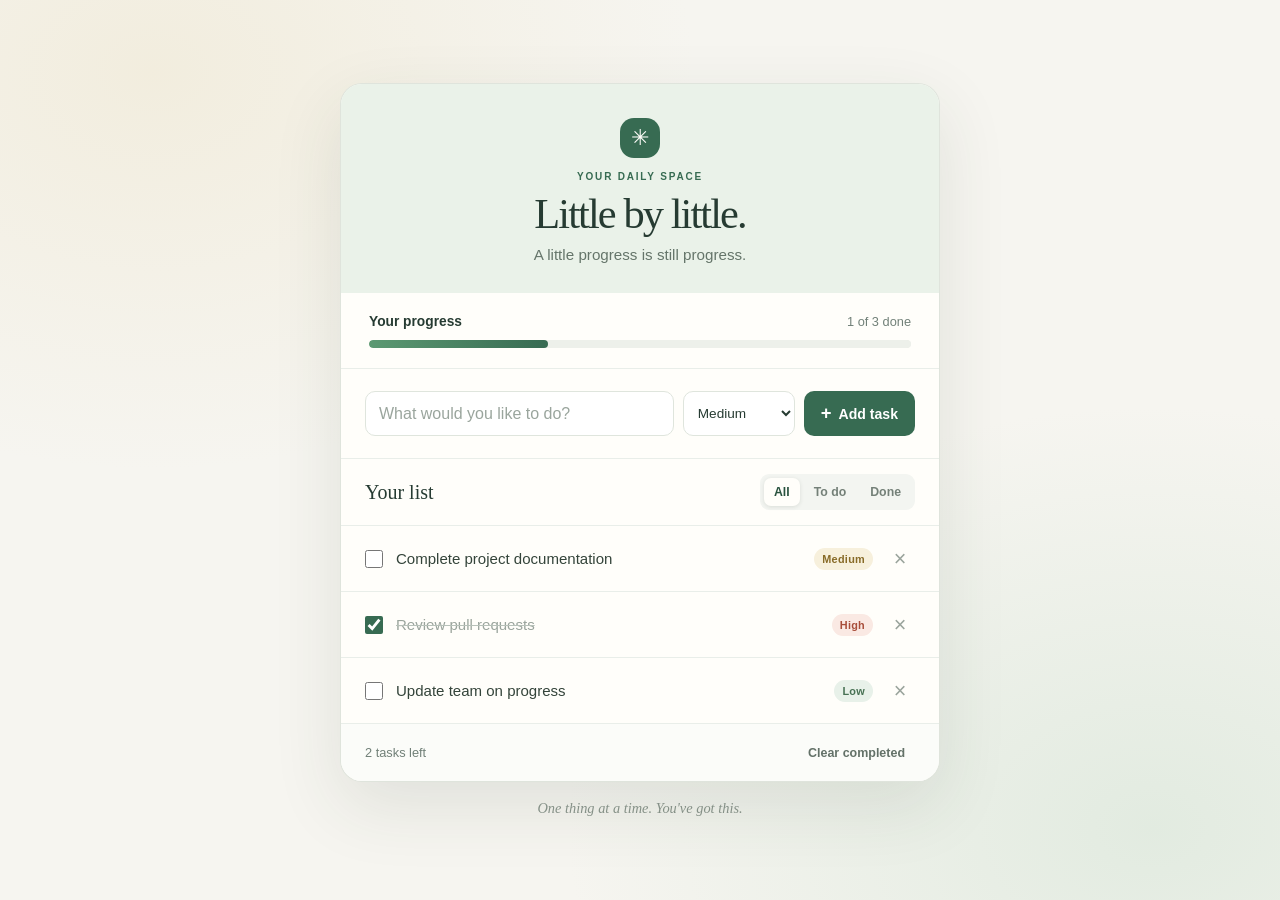
==== index.html @ 71480d08 "changes made" ====
<!DOCTYPE html>
<html lang="en">
<head>
    <meta charset="UTF-8">
    <meta name="viewport" content="width=device-width, initial-scale=1.0">
    <meta name="theme-color" content="#f6f5f0">
    <title>Little by Little — Daily To-dos</title>
    <link rel="stylesheet" href="styles.css">
</head>
<body>
    <main class="container">
        <section class="todo-app" aria-labelledby="pageTitle">
            <header class="todo-header">
                <div class="brand-mark" aria-hidden="true">✳</div>
                <p class="eyebrow">YOUR DAILY SPACE</p>
                <h1 id="pageTitle">Little by little.</h1>
                <p class="subtitle">A little progress is still progress.</p>
            </header>

            <section class="progress-section" aria-label="List progress">
                <div class="progress-copy">
                    <span class="progress-label">Your progress</span>
                    <span id="progressText" class="progress-count" aria-live="polite">0 of 0 done</span>
                </div>
                <progress id="progressBar" class="progress-bar" max="100" value="0" aria-label="Task completion"></progress>
            </section>

            <form id="todoForm" class="todo-input-container">
                <label class="sr-only" for="todoInput">Add a task</label>
                <input
                    type="text"
                    id="todoInput"
                    class="todo-input"
                    placeholder="What would you like to do?"
                    autocomplete="off"
                    maxlength="120"
                    required
                >
                <label class="sr-only" for="priorityInput">Task priority</label>
                <select id="priorityInput" class="priority-select">
                    <option value="medium" selected>Medium</option>
                    <option value="high">High</option>
                    <option value="low">Low</option>
                </select>
                <button id="addTodoBtn" class="add-btn" type="submit">
                    <span aria-hidden="true">+</span> Add task
                </button>
                <p id="formMessage" class="form-message" aria-live="polite"></p>
            </form>

            <p id="storageMessage" class="storage-message" role="status" hidden></p>

            <div class="list-toolbar">
                <h2 class="list-heading">Your list</h2>
                <div class="filter-container" role="group" aria-label="Filter tasks">
                    <button class="filter-btn active" type="button" data-filter="all" aria-pressed="true">All</button>
                    <button class="filter-btn" type="button" data-filter="active" aria-pressed="false">To do</button>
                    <button class="filter-btn" type="button" data-filter="completed" aria-pressed="false">Done</button>
                </div>
            </div>

            <ul id="todoList" class="todo-list" aria-live="polite"></ul>
            <p id="emptyMessage" class="empty-message" hidden></p>

            <footer class="todo-footer">
                <span id="itemsLeft" class="items-left">0 tasks left</span>
                <button id="clearCompletedBtn" class="clear-completed" type="button" disabled>Clear completed</button>
            </footer>
        </section>
        <p class="page-note">One thing at a time. You've got this.</p>
    </main>

    <script src="app.js"></script>
</body>
</html>
---- styles.css ----
:root {
    color-scheme: light;
    --ink: #263b32;
    --muted: #718078;
    --line: #e9eee9;
    --paper: #fffefa;
    --green: #376b52;
    --green-dark: #28523e;
    --mint: #eaf3ec;
    --coral: #c76b55;
    --shadow: 0 24px 70px rgba(43, 62, 49, 0.11);
}

* {
    margin: 0;
    padding: 0;
    box-sizing: border-box;
}

body {
    min-height: 100vh;
    padding: 48px 20px;
    display: flex;
    align-items: center;
    justify-content: center;
    background:
        radial-gradient(ellipse at 12% 8%, rgba(233, 220, 184, 0.32), transparent 34%),
        radial-gradient(ellipse at 90% 92%, rgba(196, 220, 201, 0.4), transparent 36%),
        #f6f5f0;
    color: var(--ink);
    font-family: Inter, ui-sans-serif, -apple-system, BlinkMacSystemFont, "Segoe UI", sans-serif;
}

button,
input,
select {
    font: inherit;
}

button {
    color: inherit;
}

.container {
    width: 100%;
    max-width: 600px;
}

.todo-app {
    overflow: hidden;
    border: 1px solid rgba(220, 226, 218, 0.9);
    border-radius: 22px;
    background: var(--paper);
    box-shadow: var(--shadow);
}

.todo-header {
    padding: 34px 32px 30px;
    text-align: center;
    background: #eaf2e9;
}

.brand-mark {
    width: 40px;
    height: 40px;
    margin: 0 auto 13px;
    display: grid;
    place-items: center;
    border-radius: 14px;
    background: var(--green);
    color: #fffefa;
    font-size: 22px;
}

.eyebrow {
    margin-bottom: 7px;
    color: var(--green);
    font-size: 10px;
    font-weight: 750;
    letter-spacing: 0.18em;
}

.todo-header h1 {
    font-family: Georgia, "Times New Roman", serif;
    font-size: clamp(2rem, 7vw, 2.65rem);
    font-weight: 500;
    letter-spacing: -0.045em;
}

.subtitle {
    margin-top: 8px;
    color: #65756a;
    font-size: 0.95rem;
}

.progress-section {
    padding: 21px 28px 20px;
    border-bottom: 1px solid var(--line);
}

.progress-copy {
    margin-bottom: 11px;
    display: flex;
    align-items: center;
    justify-content: space-between;
    gap: 12px;
}

.progress-label {
    font-size: 0.86rem;
    font-weight: 700;
}

.progress-count {
    color: var(--muted);
    font-size: 0.8rem;
    font-variant-numeric: tabular-nums;
}

.progress-bar {
    width: 100%;
    height: 8px;
    display: block;
    overflow: hidden;
    appearance: none;
    border: 0;
    border-radius: 99px;
    background: #edf0ea;
}

.progress-bar::-webkit-progress-bar {
    border-radius: 99px;
    background: #edf0ea;
}

.progress-bar::-webkit-progress-value {
    border-radius: 99px;
    background: linear-gradient(90deg, #5c9972, #376b52);
    transition: width 180ms ease;
}

.progress-bar::-moz-progress-bar {
    border-radius: 99px;
    background: linear-gradient(90deg, #5c9972, #376b52);
}

.todo-input-container {
    padding: 22px 24px;
    display: grid;
    grid-template-columns: minmax(0, 1fr) 112px auto;
    gap: 9px;
    border-bottom: 1px solid var(--line);
}

.todo-input,
.priority-select {
    min-width: 0;
    height: 45px;
    border: 1px solid #dfe5dd;
    border-radius: 10px;
    outline: none;
    background: #fff;
    color: var(--ink);
    transition: border-color 140ms ease, box-shadow 140ms ease;
}

.todo-input {
    padding: 0 13px;
}

.todo-input::placeholder {
    color: #9aa59d;
}

.priority-select {
    padding: 0 10px;
    font-size: 0.85rem;
    cursor: pointer;
}

.todo-input:focus,
.priority-select:focus {
    border-color: #6a9b79;
    box-shadow: 0 0 0 3px rgba(77, 132, 93, 0.13);
}

.add-btn {
    min-height: 45px;
    padding: 0 17px;
    display: inline-flex;
    align-items: center;
    justify-content: center;
    gap: 7px;
    border: 0;
    border-radius: 10px;
    background: var(--green);
    color: white;
    font-size: 0.88rem;
    font-weight: 700;
    cursor: pointer;
    transition: background 140ms ease, transform 140ms ease;
}

.add-btn span {
    font-size: 1.15rem;
    line-height: 1;
}

.add-btn:hover {
    background: var(--green-dark);
}

.add-btn:active {
    transform: translateY(1px);
}

.form-message {
    grid-column: 1 / -1;
    color: #a44837;
    font-size: 0.8rem;
}

.form-message:empty {
    display: none;
}

.storage-message {
    padding: 11px 24px;
    border-bottom: 1px solid #f0ddc4;
    background: #fff7e9;
    color: #795b32;
    font-size: 0.82rem;
    line-height: 1.5;
}

.list-toolbar {
    min-height: 66px;
    padding: 12px 24px;
    display: flex;
    align-items: center;
    justify-content: space-between;
    gap: 12px;
}

.list-heading {
    font-family: Georgia, "Times New Roman", serif;
    font-size: 1.25rem;
    font-weight: 500;
}

.filter-container {
    display: flex;
    align-items: center;
    gap: 4px;
    padding: 4px;
    border-radius: 9px;
    background: #f3f5f1;
}

.filter-btn {
    padding: 7px 10px;
    border: 0;
    border-radius: 7px;
    background: transparent;
    color: #748078;
    font-size: 0.77rem;
    font-weight: 650;
    cursor: pointer;
}

.filter-btn:hover {
    color: var(--ink);
}

.filter-btn.active {
    background: #fffefa;
    color: var(--green-dark);
    box-shadow: 0 1px 4px rgba(39, 59, 45, 0.12);
}

.todo-list {
    max-height: 390px;
    overflow-y: auto;
    list-style: none;
}

.todo-item {
    min-height: 66px;
    padding: 12px 24px;
    display: grid;
    grid-template-columns: 19px minmax(0, 1fr) auto 30px;
    align-items: center;
    gap: 12px;
    border-top: 1px solid var(--line);
    transition: background 130ms ease;
}

.todo-item:hover {
    background: #fbfcf9;
}

.todo-checkbox {
    width: 18px;
    height: 18px;
    margin: 0;
    accent-color: var(--green);
    cursor: pointer;
}

.todo-text {
    min-width: 0;
    overflow-wrap: anywhere;
    color: #34443a;
    font-size: 0.94rem;
    line-height: 1.4;
}

.todo-item.completed .todo-text {
    color: #9aa49c;
    text-decoration: line-through;
    text-decoration-color: #b7c1b9;
}

.priority-badge {
    padding: 5px 8px;
    border-radius: 99px;
    background: #f0f2ed;
    color: #69756b;
    font-size: 0.68rem;
    font-weight: 700;
    letter-spacing: 0.025em;
    text-transform: capitalize;
}

.priority-high {
    background: #fae9e3;
    color: #a84e3b;
}

.priority-medium {
    background: #f7f0dc;
    color: #886b28;
}

.priority-low {
    background: #e8f1e9;
    color: #477153;
}

.delete-btn {
    width: 30px;
    height: 30px;
    display: grid;
    place-items: center;
    border: 0;
    border-radius: 8px;
    background: transparent;
    color: #9aa49c;
    font-size: 1.35rem;
    line-height: 1;
    cursor: pointer;
}

.delete-btn:hover {
    background: #f9ece8;
    color: var(--coral);
}

.empty-message {
    padding: 34px 24px 38px;
    border-top: 1px solid var(--line);
    color: var(--muted);
    font-size: 0.9rem;
    line-height: 1.6;
    text-align: center;
}

.todo-footer {
    min-height: 58px;
    padding: 12px 24px;
    display: flex;
    align-items: center;
    justify-content: space-between;
    gap: 12px;
    border-top: 1px solid var(--line);
    background: #fbfcf9;
}

.items-left {
    color: var(--muted);
    font-size: 0.8rem;
}

.clear-completed {
    padding: 7px 10px;
    border: 0;
    border-radius: 7px;
    background: transparent;
    color: #637168;
    font-size: 0.78rem;
    font-weight: 650;
    cursor: pointer;
}

.clear-completed:hover:not(:disabled) {
    background: #f0f2ed;
    color: var(--green-dark);
}

.clear-completed:disabled {
    color: #b7c0b9;
    cursor: not-allowed;
}

.page-note {
    margin-top: 18px;
    color: #859087;
    font-family: Georgia, "Times New Roman", serif;
    font-size: 0.9rem;
    font-style: italic;
    text-align: center;
}

.sr-only {
    position: absolute;
    width: 1px;
    height: 1px;
    overflow: hidden;
    clip: rect(0, 0, 0, 0);
    white-space: nowrap;
    clip-path: inset(50%);
}

:focus-visible {
    outline: 3px solid rgba(65, 123, 80, 0.45);
    outline-offset: 3px;
}

.todo-list::-webkit-scrollbar {
    width: 6px;
}

.todo-list::-webkit-scrollbar-track {
    background: transparent;
}

.todo-list::-webkit-scrollbar-thumb {
    border-radius: 99px;
    background: #d7ded6;
}

@media (max-width: 560px) {
    body {
        padding: 20px 12px;
    }

    .todo-header {
        padding: 28px 20px 25px;
    }

    .progress-section {
        padding: 18px 20px;
    }

    .todo-input-container {
        padding: 18px 16px;
        grid-template-columns: minmax(0, 1fr) auto;
    }

    .todo-input {
        grid-column: 1 / -1;
    }

    .priority-select {
        width: 100%;
    }

    .add-btn {
        padding: 0 14px;
    }

    .list-toolbar {
        padding: 12px 16px;
        flex-wrap: wrap;
    }

    .todo-item {
        padding: 12px 16px;
        grid-template-columns: 19px minmax(0, 1fr) auto 30px;
        gap: 9px;
    }

    .priority-badge {
        padding: 4px 7px;
        font-size: 0.64rem;
    }

    .todo-footer {
        padding: 12px 16px;
    }
}

@media (max-width: 360px) {
    .list-toolbar {
        align-items: flex-start;
        flex-direction: column;
    }
}

@media (prefers-reduced-motion: reduce) {
    *,
    *::before,
    *::after {
        scroll-behavior: auto !important;
        transition-duration: 0.01ms !important;
    }
}
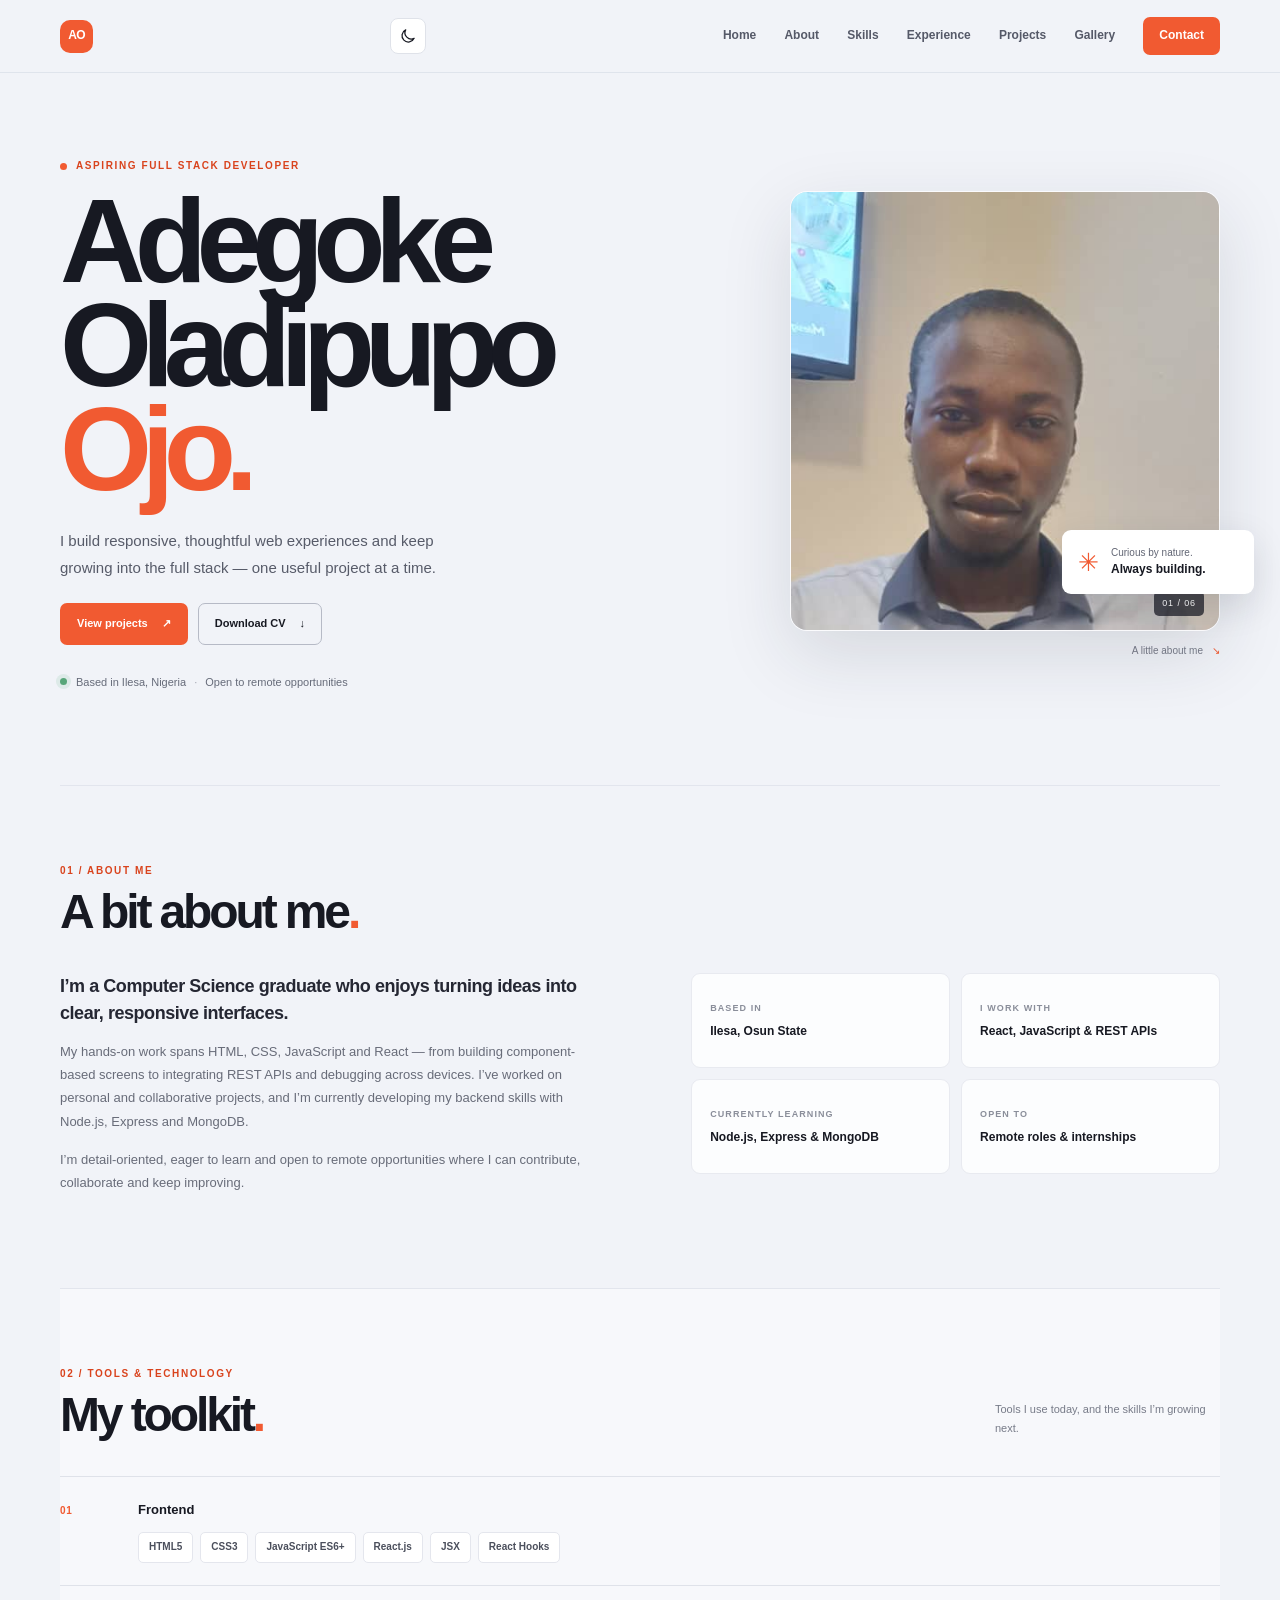
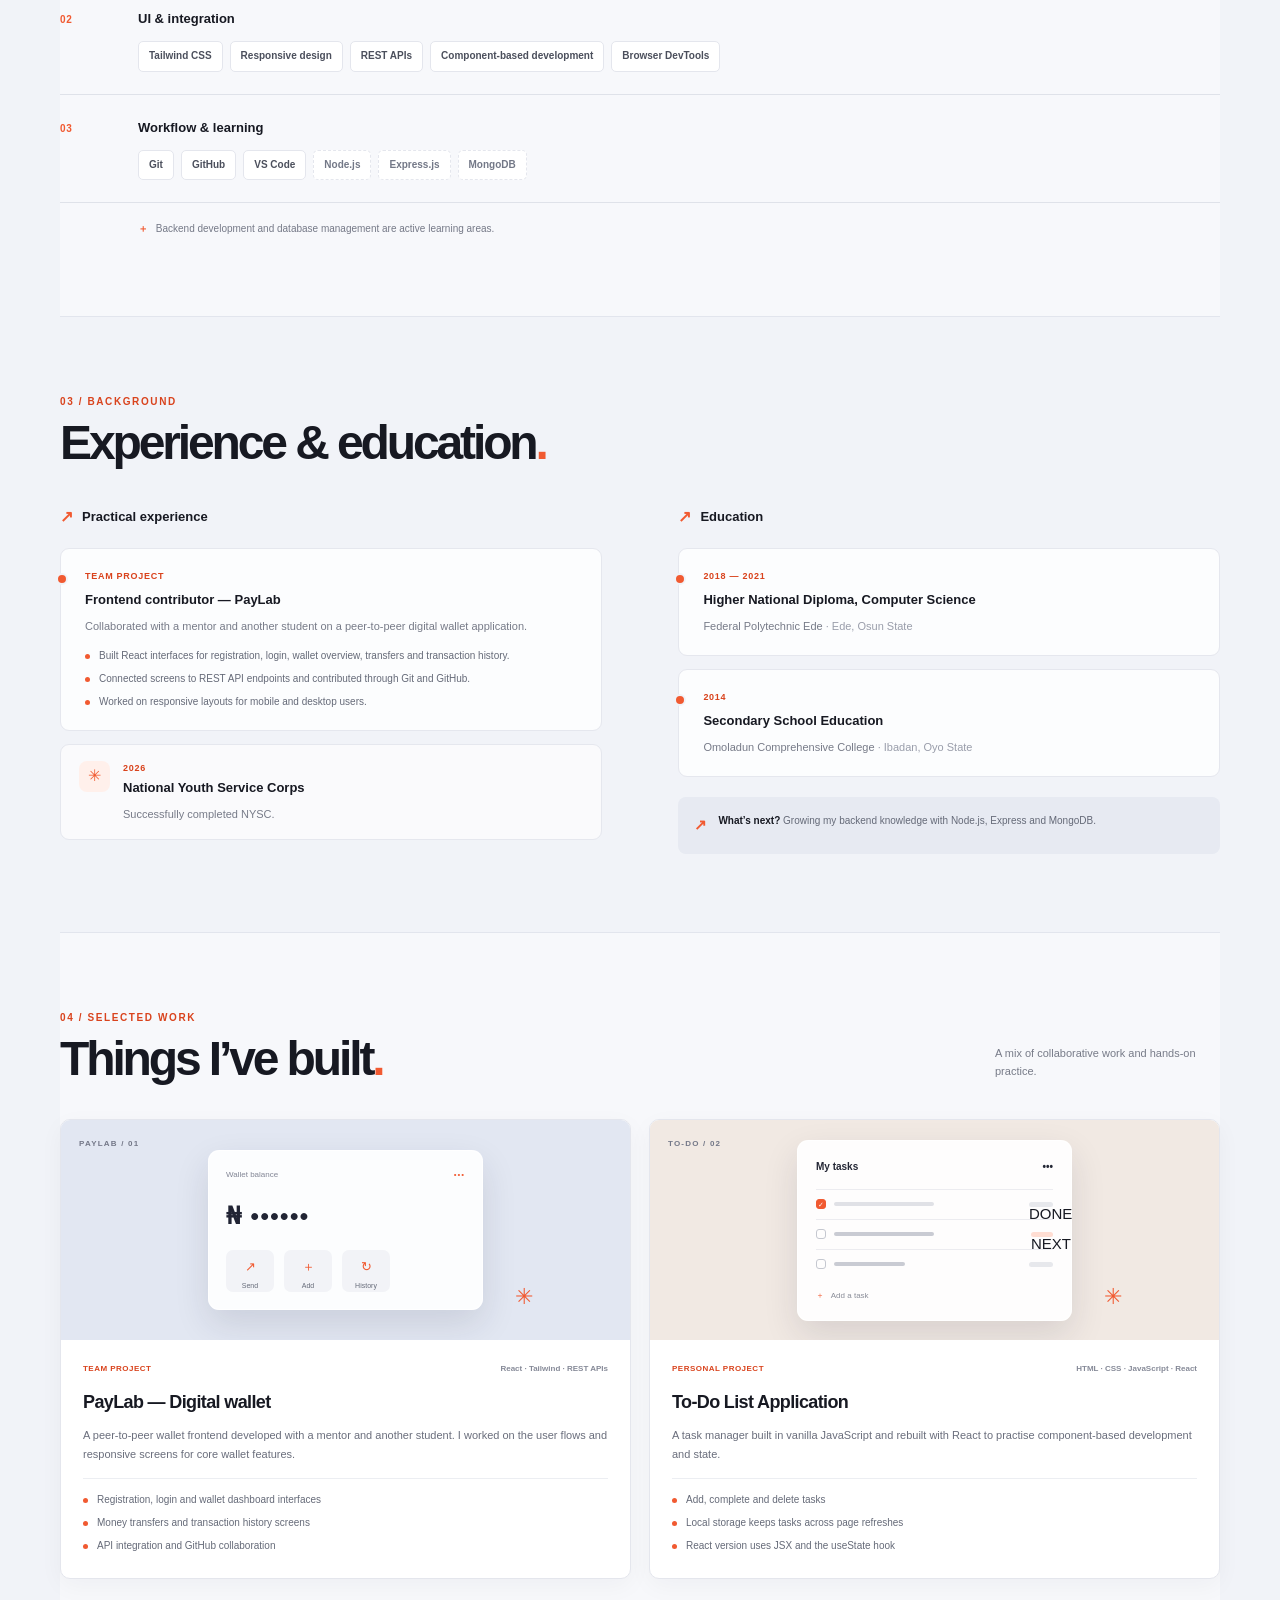
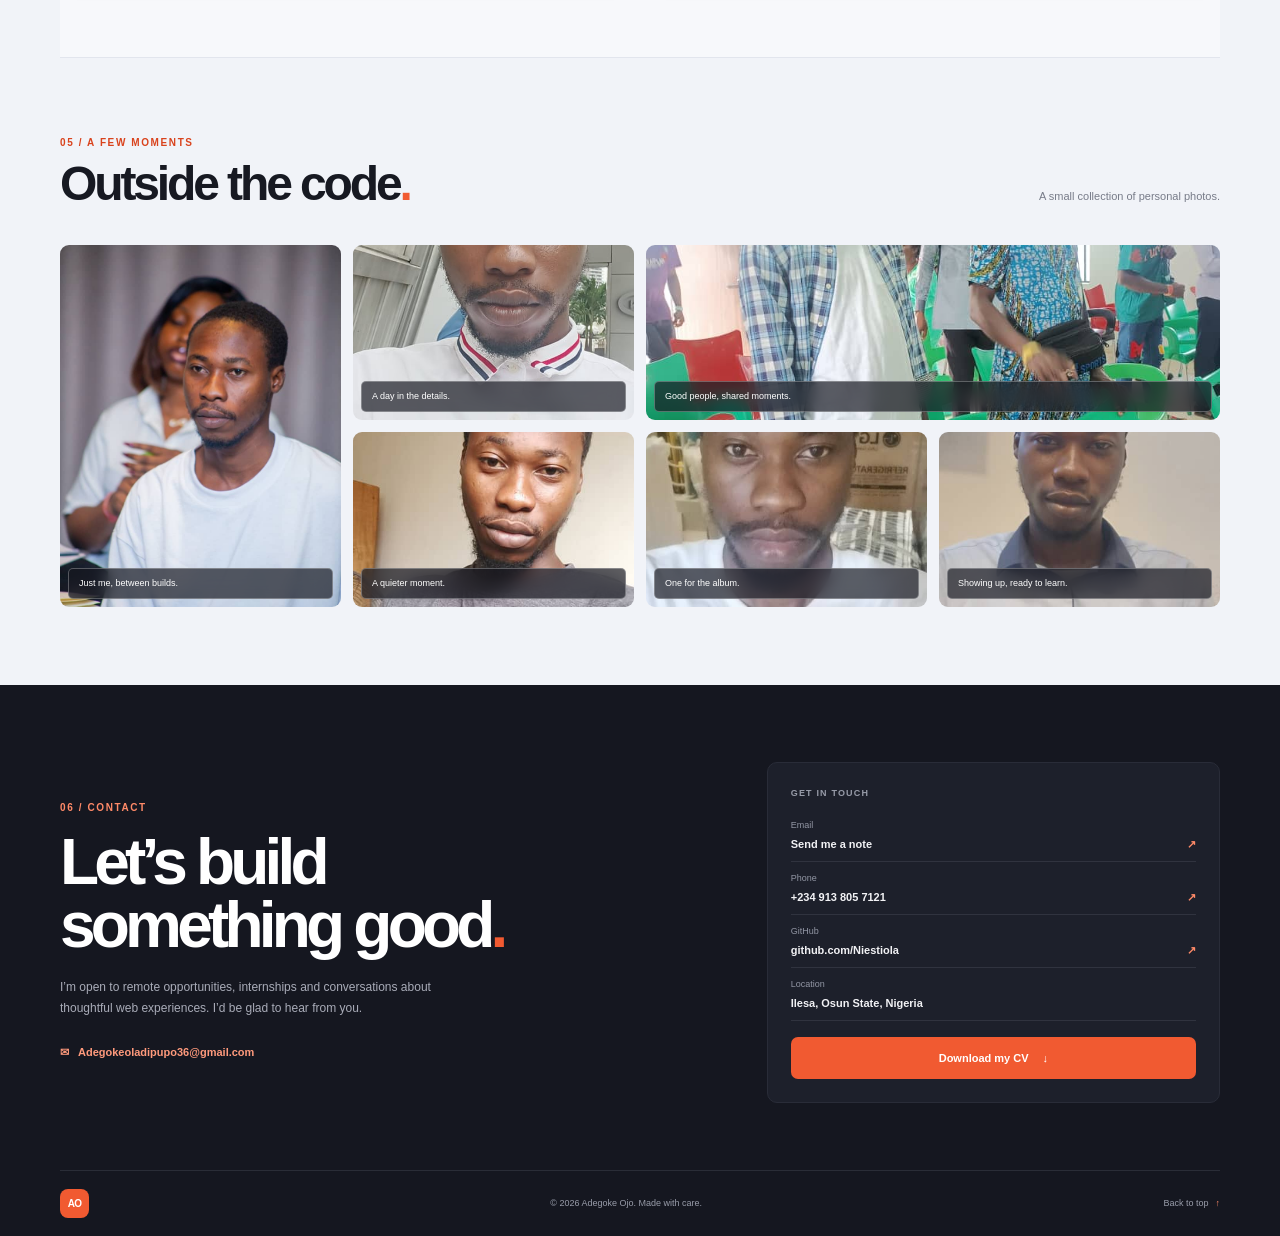
==== commit 5a45d878: "Update personal website design and functionality" ====
--- a/index.html
+++ b/index.html
@@ -1,75 +1,393 @@
 <!DOCTYPE html>
 <html lang="en">
+
 <head>
+    <!-- Document metadata sets the page title, responsive viewport and search preview. -->
     <meta charset="UTF-8">
     <meta name="viewport" content="width=device-width, initial-scale=1.0">
-    <meta name="theme-color" content="#f6f5f0">
-    <title>Little by Little — Daily To-dos</title>
+    <meta name="theme-color" content="#f1f3f8">
+    <meta name="description"
+        content="The portfolio of Adegoke Oladipupo Ojo, an aspiring full stack developer building responsive web experiences with React and JavaScript.">
+    <title>Adegoke Ojo — Aspiring Full Stack Developer</title>
+    <!-- Apply a saved theme before styles render to prevent a flash of the wrong colors. -->
+    <script>
+        try {
+            const savedTheme = localStorage.getItem('adegoke-portfolio-theme');
+            if (savedTheme === 'light' || savedTheme === 'dark') {
+                document.documentElement.dataset.theme = savedTheme;
+            }
+        } catch (error) {
+            console.error('Unable to read the saved color theme.', error);
+        }
+    </script>
     <link rel="stylesheet" href="styles.css">
+    <script src="app.js" defer></script>
 </head>
+
 <body>
-    <main class="container">
-        <section class="todo-app" aria-labelledby="pageTitle">
-            <header class="todo-header">
-                <div class="brand-mark" aria-hidden="true">✳</div>
-                <p class="eyebrow">YOUR DAILY SPACE</p>
-                <h1 id="pageTitle">Little by little.</h1>
-                <p class="subtitle">A little progress is still progress.</p>
-            </header>
-
-            <section class="progress-section" aria-label="List progress">
-                <div class="progress-copy">
-                    <span class="progress-label">Your progress</span>
-                    <span id="progressText" class="progress-count" aria-live="polite">0 of 0 done</span>
-                </div>
-                <progress id="progressBar" class="progress-bar" max="100" value="0" aria-label="Task completion"></progress>
-            </section>
-
-            <form id="todoForm" class="todo-input-container">
-                <label class="sr-only" for="todoInput">Add a task</label>
-                <input
-                    type="text"
-                    id="todoInput"
-                    class="todo-input"
-                    placeholder="What would you like to do?"
-                    autocomplete="off"
-                    maxlength="120"
-                    required
-                >
-                <label class="sr-only" for="priorityInput">Task priority</label>
-                <select id="priorityInput" class="priority-select">
-                    <option value="medium" selected>Medium</option>
-                    <option value="high">High</option>
-                    <option value="low">Low</option>
-                </select>
-                <button id="addTodoBtn" class="add-btn" type="submit">
-                    <span aria-hidden="true">+</span> Add task
-                </button>
-                <p id="formMessage" class="form-message" aria-live="polite"></p>
-            </form>
-
-            <p id="storageMessage" class="storage-message" role="status" hidden></p>
-
-            <div class="list-toolbar">
-                <h2 class="list-heading">Your list</h2>
-                <div class="filter-container" role="group" aria-label="Filter tasks">
-                    <button class="filter-btn active" type="button" data-filter="all" aria-pressed="true">All</button>
-                    <button class="filter-btn" type="button" data-filter="active" aria-pressed="false">To do</button>
-                    <button class="filter-btn" type="button" data-filter="completed" aria-pressed="false">Done</button>
-                </div>
-            </div>
-
-            <ul id="todoList" class="todo-list" aria-live="polite"></ul>
-            <p id="emptyMessage" class="empty-message" hidden></p>
-
-            <footer class="todo-footer">
-                <span id="itemsLeft" class="items-left">0 tasks left</span>
-                <button id="clearCompletedBtn" class="clear-completed" type="button" disabled>Clear completed</button>
+    <!-- Keyboard users can skip repeated navigation and jump directly to page content. -->
+    <a class="skip-link" href="#main">Skip to content</a>
+
+    <!-- Sticky header links each portfolio section and exposes a mobile menu button. -->
+    <header class="site-header">
+        <div class="header-inner">
+            <a class="brand" href="#home" aria-label="Adegoke Ojo, home">AO</a>
+            <button class="menu-toggle" type="button" aria-expanded="false" aria-controls="primaryNav">
+                <span class="sr-only">Toggle navigation</span>
+                <span class="menu-toggle__line"></span>
+                <span class="menu-toggle__line"></span>
+            </button>
+            <!-- Theme button switches the site palette independently of mobile navigation. -->
+            <button class="theme-toggle" id="themeToggle" type="button" aria-label="Switch to dark theme"
+                aria-pressed="false" title="Switch to dark theme">
+                <svg class="theme-icon theme-icon--moon" viewBox="0 0 24 24" aria-hidden="true" focusable="false">
+                    <path d="M20.2 15.1A8.4 8.4 0 0 1 8.9 3.8 8.5 8.5 0 1 0 20.2 15.1Z"></path>
+                </svg>
+                <svg class="theme-icon theme-icon--sun" viewBox="0 0 24 24" aria-hidden="true" focusable="false">
+                    <circle cx="12" cy="12" r="4"></circle>
+                    <path
+                        d="M12 2v2m0 16v2M4.93 4.93l1.42 1.42m11.3 11.3 1.42 1.42M2 12h2m16 0h2M4.93 19.07l1.42-1.42m11.3-11.3 1.42-1.42">
+                    </path>
+                </svg>
+            </button>
+            <nav class="primary-nav" id="primaryNav" aria-label="Main navigation">
+                <a class="nav-link" href="#home">Home</a>
+                <a class="nav-link" href="#about">About</a>
+                <a class="nav-link" href="#skills">Skills</a>
+                <a class="nav-link" href="#experience">Experience</a>
+                <a class="nav-link" href="#projects">Projects</a>
+                <a class="nav-link" href="#gallery">Gallery</a>
+                <a class="nav-contact" href="#contact">Contact</a>
+            </nav>
+        </div>
+    </header>
+
+    <!-- Main content is organized as labeled, anchor-linkable portfolio sections. -->
+    <main id="main">
+        <!-- Hero introduces the developer and provides project and CV download links. -->
+        <section class="hero section-shell" id="home" aria-labelledby="heroTitle">
+            <div class="hero-copy">
+                <p class="eyebrow"><span class="eyebrow-dot"></span> Aspiring full stack developer</p>
+                <h1 id="heroTitle">Adegoke<br>Oladipupo <span>Ojo.</span></h1>
+                <p class="hero-intro">I build responsive, thoughtful web experiences and keep growing into the full
+                    stack — one useful project at a time.</p>
+                <div class="hero-actions">
+                    <a class="button button--accent" href="#projects">View projects <span
+                            aria-hidden="true">↗</span></a>
+                    <a class="button button--outline" href="assets/adegoke-ojo-cv.pdf"
+                        download="Adegoke-Oladipupo-Ojo-CV.pdf">Download CV <span aria-hidden="true">↓</span></a>
+                </div>
+                <div class="hero-note">
+                    <span class="availability-dot" aria-hidden="true"></span>
+                    <span>Based in Ilesa, Nigeria <span class="note-divider">·</span> Open to remote
+                        opportunities</span>
+                </div>
+            </div>
+            <div class="hero-visual">
+                <div class="hero-photo-frame">
+                    <img src="assets/adegoke-formal.jpeg" alt="Adegoke Ojo in a white shirt" width="504" height="1008"
+                        fetchpriority="high">
+                    <span class="photo-index" aria-hidden="true">01 / 06</span>
+                </div>
+                <div class="hero-sticker">
+                    <span class="sticker-spark" aria-hidden="true">✳</span>
+                    <span>Curious by nature.<br><strong>Always building.</strong></span>
+                </div>
+                <span class="visual-caption">A little about me <span aria-hidden="true">↘</span></span>
+            </div>
+        </section>
+
+        <!-- About pairs a professional introduction with concise location and career facts. -->
+        <section class="about section-shell section-space" id="about" aria-labelledby="aboutTitle">
+            <div class="section-heading">
+                <p class="eyebrow">01 / About me</p>
+                <h2 id="aboutTitle">A bit about me<span class="accent-period">.</span></h2>
+            </div>
+            <div class="about-layout">
+                <div class="about-copy">
+                    <p class="lead">I’m a Computer Science graduate who enjoys turning ideas into clear, responsive
+                        interfaces.</p>
+                    <p>My hands-on work spans HTML, CSS, JavaScript and React — from building component-based screens to
+                        integrating REST APIs and debugging across devices. I’ve worked on personal and collaborative
+                        projects, and I’m currently developing my backend skills with Node.js, Express and MongoDB.</p>
+                    <p>I’m detail-oriented, eager to learn and open to remote opportunities where I can contribute,
+                        collaborate and keep improving.</p>
+                </div>
+                <div class="fact-grid" aria-label="Quick facts">
+                    <article class="fact-card">
+                        <span class="fact-label">Based in</span>
+                        <strong>Ilesa, Osun State</strong>
+                    </article>
+                    <article class="fact-card">
+                        <span class="fact-label">I work with</span>
+                        <strong>React, JavaScript &amp; REST APIs</strong>
+                    </article>
+                    <article class="fact-card">
+                        <span class="fact-label">Currently learning</span>
+                        <strong>Node.js, Express &amp; MongoDB</strong>
+                    </article>
+                    <article class="fact-card">
+                        <span class="fact-label">Open to</span>
+                        <strong>Remote roles &amp; internships</strong>
+                    </article>
+                </div>
+            </div>
+        </section>
+
+        <!-- Skills group current strengths separately from technologies being learned. -->
+        <section class="skills section-shell section-space" id="skills" aria-labelledby="skillsTitle">
+            <div class="section-heading section-heading--row">
+                <div>
+                    <p class="eyebrow">02 / Tools &amp; technology</p>
+                    <h2 id="skillsTitle">My toolkit<span class="accent-period">.</span></h2>
+                </div>
+                <p class="section-aside">Tools I use today, and the skills I’m growing next.</p>
+            </div>
+            <div class="skill-groups">
+                <article class="skill-group">
+                    <span class="skill-number">01</span>
+                    <div>
+                        <h3>Frontend</h3>
+                        <ul class="skill-list">
+                            <li>HTML5</li>
+                            <li>CSS3</li>
+                            <li>JavaScript ES6+</li>
+                            <li>React.js</li>
+                            <li>JSX</li>
+                            <li>React Hooks</li>
+                        </ul>
+                    </div>
+                </article>
+                <article class="skill-group">
+                    <span class="skill-number">02</span>
+                    <div>
+                        <h3>UI &amp; integration</h3>
+                        <ul class="skill-list">
+                            <li>Tailwind CSS</li>
+                            <li>Responsive design</li>
+                            <li>REST APIs</li>
+                            <li>Component-based development</li>
+                            <li>Browser DevTools</li>
+                        </ul>
+                    </div>
+                </article>
+                <article class="skill-group">
+                    <span class="skill-number">03</span>
+                    <div>
+                        <h3>Workflow &amp; learning</h3>
+                        <ul class="skill-list">
+                            <li>Git</li>
+                            <li>GitHub</li>
+                            <li>VS Code</li>
+                            <li class="skill-list__learning">Node.js</li>
+                            <li class="skill-list__learning">Express.js</li>
+                            <li class="skill-list__learning">MongoDB</li>
+                        </ul>
+                    </div>
+                </article>
+            </div>
+            <p class="skills-note"><span aria-hidden="true">＋</span> Backend development and database management are
+                active learning areas.</p>
+        </section>
+
+        <!-- Experience and education present CV milestones without inventing employment. -->
+        <section class="experience section-shell section-space" id="experience" aria-labelledby="experienceTitle">
+            <div class="section-heading">
+                <p class="eyebrow">03 / Background</p>
+                <h2 id="experienceTitle">Experience &amp; education<span class="accent-period">.</span></h2>
+            </div>
+            <div class="timeline-grid">
+                <div class="timeline-column">
+                    <h3 class="timeline-heading"><span class="timeline-heading__mark" aria-hidden="true">↗</span>
+                        Practical experience</h3>
+                    <article class="timeline-card">
+                        <span class="timeline-date">Team project</span>
+                        <h4>Frontend contributor — PayLab</h4>
+                        <p>Collaborated with a mentor and another student on a peer-to-peer digital wallet application.
+                        </p>
+                        <ul class="detail-list">
+                            <li>Built React interfaces for registration, login, wallet overview, transfers and
+                                transaction history.</li>
+                            <li>Connected screens to REST API endpoints and contributed through Git and GitHub.</li>
+                            <li>Worked on responsive layouts for mobile and desktop users.</li>
+                        </ul>
+                    </article>
+                    <article class="milestone-card">
+                        <span class="milestone-icon" aria-hidden="true">✳</span>
+                        <div>
+                            <span class="timeline-date">2026</span>
+                            <h4>National Youth Service Corps</h4>
+                            <p>Successfully completed NYSC.</p>
+                        </div>
+                    </article>
+                </div>
+                <div class="timeline-column">
+                    <h3 class="timeline-heading"><span class="timeline-heading__mark" aria-hidden="true">↗</span>
+                        Education</h3>
+                    <article class="education-card">
+                        <span class="timeline-date">2018 — 2021</span>
+                        <h4>Higher National Diploma, Computer Science</h4>
+                        <p>Federal Polytechnic Ede <span class="education-location">· Ede, Osun State</span></p>
+                    </article>
+                    <article class="education-card">
+                        <span class="timeline-date">2014</span>
+                        <h4>Secondary School Education</h4>
+                        <p>Omoladun Comprehensive College <span class="education-location">· Ibadan, Oyo State</span>
+                        </p>
+                    </article>
+                    <div class="learning-note">
+                        <span class="learning-note__icon" aria-hidden="true">↗</span>
+                        <p><strong>What’s next?</strong> Growing my backend knowledge with Node.js, Express and MongoDB.
+                        </p>
+                    </div>
+                </div>
+            </div>
+        </section>
+
+        <!-- Project cards summarize two documented projects with CSS-drawn illustrations. -->
+        <section class="projects section-shell section-space" id="projects" aria-labelledby="projectsTitle">
+            <div class="section-heading section-heading--row">
+                <div>
+                    <p class="eyebrow">04 / Selected work</p>
+                    <h2 id="projectsTitle">Things I’ve built<span class="accent-period">.</span></h2>
+                </div>
+                <p class="section-aside">A mix of collaborative work and hands-on practice.</p>
+            </div>
+            <div class="project-grid">
+                <article class="project-card">
+                    <div class="project-art project-art--wallet" aria-hidden="true">
+                        <span class="project-art__label">PAYLAB / 01</span>
+                        <div class="wallet-visual">
+                            <div class="wallet-visual__top"><span>Wallet balance</span><span
+                                    class="wallet-visual__dots">•••</span></div>
+                            <strong>₦ ••••••</strong>
+                            <div class="wallet-visual__actions">
+                                <span>↗<small>Send</small></span><span>＋<small>Add</small></span><span>↻<small>History</small></span>
+                            </div>
+                        </div>
+                        <span class="project-art__spark">✳</span>
+                    </div>
+                    <div class="project-content">
+                        <div class="project-meta"><span>Team project</span><span>React · Tailwind · REST APIs</span>
+                        </div>
+                        <h3>PayLab — Digital wallet</h3>
+                        <p>A peer-to-peer wallet frontend developed with a mentor and another student. I worked on the
+                            user flows and responsive screens for core wallet features.</p>
+                        <ul class="project-points">
+                            <li>Registration, login and wallet dashboard interfaces</li>
+                            <li>Money transfers and transaction history screens</li>
+                            <li>API integration and GitHub collaboration</li>
+                        </ul>
+                    </div>
+                </article>
+                <article class="project-card">
+                    <div class="project-art project-art--tasks" aria-hidden="true">
+                        <span class="project-art__label">TO-DO / 02</span>
+                        <div class="tasks-visual">
+                            <div class="tasks-visual__header"><span>My tasks</span><span>•••</span></div>
+                            <div class="tasks-visual__row"><span class="task-check task-check--done">✓</span><span
+                                    class="task-line task-line--done"></span><span class="task-tag">DONE</span></div>
+                            <div class="tasks-visual__row"><span class="task-check"></span><span
+                                    class="task-line"></span><span class="task-tag task-tag--active">NEXT</span></div>
+                            <div class="tasks-visual__row"><span class="task-check"></span><span
+                                    class="task-line task-line--short"></span><span class="task-tag"></span></div>
+                            <div class="tasks-visual__add"><span>＋</span> Add a task</div>
+                        </div>
+                        <span class="project-art__spark">✳</span>
+                    </div>
+                    <div class="project-content">
+                        <div class="project-meta"><span>Personal project</span><span>HTML · CSS · JavaScript ·
+                                React</span></div>
+                        <h3>To-Do List Application</h3>
+                        <p>A task manager built in vanilla JavaScript and rebuilt with React to practise component-based
+                            development and state.</p>
+                        <ul class="project-points">
+                            <li>Add, complete and delete tasks</li>
+                            <li>Local storage keeps tasks across page refreshes</li>
+                            <li>React version uses JSX and the useState hook</li>
+                        </ul>
+                    </div>
+                </article>
+            </div>
+        </section>
+
+        <!-- Personal gallery uses captions, descriptive alt text and lazy-loaded photos. -->
+        <section class="gallery section-shell section-space" id="gallery" aria-labelledby="galleryTitle">
+            <div class="section-heading section-heading--row">
+                <div>
+                    <p class="eyebrow">05 / A few moments</p>
+                    <h2 id="galleryTitle">Outside the code<span class="accent-period">.</span></h2>
+                </div>
+                <p class="section-aside">A small collection of personal photos.</p>
+            </div>
+            <div class="gallery-grid">
+                <figure class="gallery-item gallery-item--tall">
+                    <img src="assets/adegoke-profile.jpeg" alt="Adegoke in a white T-shirt" width="480" height="1040"
+                        loading="lazy" decoding="async">
+                    <figcaption>Just me, between builds.</figcaption>
+                </figure>
+                <figure class="gallery-item">
+                    <img src="assets/adegoke-work.jpeg" alt="Adegoke in a light shirt" width="480" height="1040"
+                        loading="lazy" decoding="async">
+                    <figcaption>A day in the details.</figcaption>
+                </figure>
+                <figure class="gallery-item gallery-item--wide">
+                    <img src="assets/adegoke-community.jpeg" alt="Adegoke at a community gathering" width="744"
+                        height="1024" loading="lazy" decoding="async">
+                    <figcaption>Good people, shared moments.</figcaption>
+                </figure>
+                <figure class="gallery-item">
+                    <img src="assets/adegoke-casual.jpeg" alt="Adegoke in a grey T-shirt" width="480" height="1040"
+                        loading="lazy" decoding="async">
+                    <figcaption>A quieter moment.</figcaption>
+                </figure>
+                <figure class="gallery-item">
+                    <img src="assets/adegoke-portrait.jpeg" alt="Adegoke seated for a portrait" width="480"
+                        height="1040" loading="lazy" decoding="async">
+                    <figcaption>One for the album.</figcaption>
+                </figure>
+                <figure class="gallery-item">
+                    <img src="assets/adegoke-formal.jpeg" alt="Adegoke in a white collared shirt" width="504"
+                        height="1008" loading="lazy" decoding="async">
+                    <figcaption>Showing up, ready to learn.</figcaption>
+                </figure>
+            </div>
+        </section>
+
+        <!-- Contact provides direct email, phone, GitHub and a second CV download link. -->
+        <section class="contact" id="contact" aria-labelledby="contactTitle">
+            <div class="contact-inner section-shell">
+                <div class="contact-copy">
+                    <p class="eyebrow">06 / Contact</p>
+                    <h2 id="contactTitle">Let’s build<br>something good<span class="accent-period">.</span></h2>
+                    <p>I’m open to remote opportunities, internships and conversations about thoughtful web experiences.
+                        I’d be glad to hear from you.</p>
+                    <a class="contact-email" href="mailto:Adegokeoladipupo36@gmail.com">
+                        <span aria-hidden="true">✉</span> Adegokeoladipupo36@gmail.com
+                    </a>
+                </div>
+                <div class="contact-card">
+                    <p class="contact-card__eyebrow">Get in touch</p>
+                    <a class="contact-link" href="mailto:Adegokeoladipupo36@gmail.com"><span>Email</span><strong>Send me
+                            a note <span aria-hidden="true">↗</span></strong></a>
+                    <a class="contact-link" href="tel:+2349138057121"><span>Phone</span><strong>+234 913 805 7121 <span
+                                aria-hidden="true">↗</span></strong></a>
+                    <a class="contact-link" href="https://github.com/Niestiola" target="_blank"
+                        rel="noopener noreferrer"><span>GitHub</span><strong>github.com/Niestiola <span
+                                aria-hidden="true">↗</span></strong></a>
+                    <div class="contact-location"><span>Location</span><strong>Ilesa, Osun State, Nigeria</strong></div>
+                    <a class="button button--accent contact-cv" href="assets/adegoke-ojo-cv.pdf"
+                        download="Adegoke-Oladipupo-Ojo-CV.pdf">Download my CV <span aria-hidden="true">↓</span></a>
+                </div>
+            </div>
+            <!-- Footer repeats the brand, computes the current year, and links back to the top. -->
+            <footer class="site-footer section-shell">
+                <a class="brand brand--footer" href="#home" aria-label="Back to top">AO</a>
+                <p>© <span id="currentYear">2026</span> Adegoke Ojo. Made with care.</p>
+                <a href="#home" class="back-to-top">Back to top <span aria-hidden="true">↑</span></a>
             </footer>
         </section>
-        <p class="page-note">One thing at a time. You've got this.</p>
     </main>
-
-    <script src="app.js"></script>
 </body>
-</html>
+
+</html>
--- a/styles.css
+++ b/styles.css
@@ -1,512 +1,1590 @@
+/* Shared colors, sizing and depth tokens keep the portfolio's visual system consistent. */
 :root {
     color-scheme: light;
-    --ink: #263b32;
-    --muted: #718078;
-    --line: #e9eee9;
-    --paper: #fffefa;
-    --green: #376b52;
-    --green-dark: #28523e;
-    --mint: #eaf3ec;
-    --coral: #c76b55;
-    --shadow: 0 24px 70px rgba(43, 62, 49, 0.11);
-}
-
+    --ink: #171922;
+    --muted: #6d7180;
+    --line: #e2e5ed;
+    --paper: #fff;
+    --canvas: #f1f3f8;
+    --accent: #f15a31;
+    --accent-dark: #d9431d;
+    --night: #151720;
+    --shadow: 0 24px 70px rgba(31, 37, 55, 0.13);
+    --content-width: 1160px;
+    color-scheme: light;
+}
+
+/* Dark palette overrides preserve the same layout while changing readable surfaces. */
+:root[data-theme="dark"] {
+    color-scheme: dark;
+    --ink: #f1f2f5;
+    --muted: #b1b5c2;
+    --line: #363a48;
+    --paper: #20232e;
+    --canvas: #171922;
+    --accent-dark: #ff9778;
+    --night: #101116;
+    --shadow: 0 24px 70px rgba(0, 0, 0, 0.35);
+}
+
+/* Honor the system theme before JavaScript restores or applies a saved preference. */
+@media (prefers-color-scheme: dark) {
+    :root:not([data-theme]) {
+        color-scheme: dark;
+        --ink: #f1f2f5;
+        --muted: #b1b5c2;
+        --line: #363a48;
+        --paper: #20232e;
+        --canvas: #171922;
+        --accent-dark: #ff9778;
+        --night: #101116;
+        --shadow: 0 24px 70px rgba(0, 0, 0, 0.35);
+    }
+}
+
+/* Border-box sizing makes component dimensions predictable across breakpoints. */
 * {
+    box-sizing: border-box;
+}
+
+html {
+    scroll-behavior: smooth;
+    scroll-padding-top: 88px;
+}
+
+body {
+    min-width: 320px;
     margin: 0;
-    padding: 0;
-    box-sizing: border-box;
-}
-
-body {
-    min-height: 100vh;
-    padding: 48px 20px;
-    display: flex;
-    align-items: center;
-    justify-content: center;
-    background:
-        radial-gradient(ellipse at 12% 8%, rgba(233, 220, 184, 0.32), transparent 34%),
-        radial-gradient(ellipse at 90% 92%, rgba(196, 220, 201, 0.4), transparent 36%),
-        #f6f5f0;
+    background: var(--canvas);
     color: var(--ink);
-    font-family: Inter, ui-sans-serif, -apple-system, BlinkMacSystemFont, "Segoe UI", sans-serif;
-}
-
+    font-family: Inter, "Segoe UI", Arial, sans-serif;
+    font-size: 15px;
+    line-height: 1.65;
+    -webkit-font-smoothing: antialiased;
+}
+
+body,
 button,
-input,
-select {
+a {
+    font-family: Inter, "Segoe UI", Arial, sans-serif;
+}
+
+button,
+a {
+    color: inherit;
+}
+
+a {
+    text-decoration: none;
+}
+
+button {
     font: inherit;
 }
 
-button {
-    color: inherit;
-}
-
-.container {
-    width: 100%;
-    max-width: 600px;
-}
-
-.todo-app {
-    overflow: hidden;
-    border: 1px solid rgba(220, 226, 218, 0.9);
-    border-radius: 22px;
-    background: var(--paper);
-    box-shadow: var(--shadow);
-}
-
-.todo-header {
-    padding: 34px 32px 30px;
-    text-align: center;
-    background: #eaf2e9;
-}
-
-.brand-mark {
-    width: 40px;
-    height: 40px;
-    margin: 0 auto 13px;
-    display: grid;
-    place-items: center;
-    border-radius: 14px;
-    background: var(--green);
-    color: #fffefa;
-    font-size: 22px;
-}
-
-.eyebrow {
-    margin-bottom: 7px;
-    color: var(--green);
-    font-size: 10px;
-    font-weight: 750;
-    letter-spacing: 0.18em;
-}
-
-.todo-header h1 {
-    font-family: Georgia, "Times New Roman", serif;
-    font-size: clamp(2rem, 7vw, 2.65rem);
-    font-weight: 500;
-    letter-spacing: -0.045em;
-}
-
-.subtitle {
-    margin-top: 8px;
-    color: #65756a;
-    font-size: 0.95rem;
-}
-
-.progress-section {
-    padding: 21px 28px 20px;
-    border-bottom: 1px solid var(--line);
-}
-
-.progress-copy {
-    margin-bottom: 11px;
-    display: flex;
-    align-items: center;
-    justify-content: space-between;
-    gap: 12px;
-}
-
-.progress-label {
-    font-size: 0.86rem;
-    font-weight: 700;
-}
-
-.progress-count {
-    color: var(--muted);
-    font-size: 0.8rem;
-    font-variant-numeric: tabular-nums;
-}
-
-.progress-bar {
-    width: 100%;
-    height: 8px;
+img {
     display: block;
-    overflow: hidden;
-    appearance: none;
-    border: 0;
-    border-radius: 99px;
-    background: #edf0ea;
-}
-
-.progress-bar::-webkit-progress-bar {
-    border-radius: 99px;
-    background: #edf0ea;
-}
-
-.progress-bar::-webkit-progress-value {
-    border-radius: 99px;
-    background: linear-gradient(90deg, #5c9972, #376b52);
-    transition: width 180ms ease;
-}
-
-.progress-bar::-moz-progress-bar {
-    border-radius: 99px;
-    background: linear-gradient(90deg, #5c9972, #376b52);
-}
-
-.todo-input-container {
-    padding: 22px 24px;
-    display: grid;
-    grid-template-columns: minmax(0, 1fr) 112px auto;
-    gap: 9px;
-    border-bottom: 1px solid var(--line);
-}
-
-.todo-input,
-.priority-select {
-    min-width: 0;
-    height: 45px;
-    border: 1px solid #dfe5dd;
-    border-radius: 10px;
-    outline: none;
-    background: #fff;
-    color: var(--ink);
-    transition: border-color 140ms ease, box-shadow 140ms ease;
-}
-
-.todo-input {
-    padding: 0 13px;
-}
-
-.todo-input::placeholder {
-    color: #9aa59d;
-}
-
-.priority-select {
-    padding: 0 10px;
-    font-size: 0.85rem;
-    cursor: pointer;
-}
-
-.todo-input:focus,
-.priority-select:focus {
-    border-color: #6a9b79;
-    box-shadow: 0 0 0 3px rgba(77, 132, 93, 0.13);
-}
-
-.add-btn {
-    min-height: 45px;
-    padding: 0 17px;
-    display: inline-flex;
-    align-items: center;
-    justify-content: center;
-    gap: 7px;
-    border: 0;
-    border-radius: 10px;
-    background: var(--green);
+    max-width: 100%;
+}
+
+::selection {
+    background: rgba(241, 90, 49, 0.2);
+}
+
+:focus-visible {
+    outline: 3px solid rgba(241, 90, 49, 0.65);
+    outline-offset: 4px;
+}
+
+/* Accessibility utilities: reveal skip navigation on focus and hide helper labels visually. */
+.skip-link {
+    position: fixed;
+    z-index: 20;
+    top: 10px;
+    left: 10px;
+    padding: 10px 14px;
+    transform: translateY(-160%);
+    border-radius: 6px;
+    background: var(--night);
     color: white;
-    font-size: 0.88rem;
-    font-weight: 700;
-    cursor: pointer;
-    transition: background 140ms ease, transform 140ms ease;
-}
-
-.add-btn span {
-    font-size: 1.15rem;
-    line-height: 1;
-}
-
-.add-btn:hover {
-    background: var(--green-dark);
-}
-
-.add-btn:active {
-    transform: translateY(1px);
-}
-
-.form-message {
-    grid-column: 1 / -1;
-    color: #a44837;
-    font-size: 0.8rem;
-}
-
-.form-message:empty {
-    display: none;
-}
-
-.storage-message {
-    padding: 11px 24px;
-    border-bottom: 1px solid #f0ddc4;
-    background: #fff7e9;
-    color: #795b32;
-    font-size: 0.82rem;
-    line-height: 1.5;
-}
-
-.list-toolbar {
-    min-height: 66px;
-    padding: 12px 24px;
-    display: flex;
-    align-items: center;
-    justify-content: space-between;
-    gap: 12px;
-}
-
-.list-heading {
-    font-family: Georgia, "Times New Roman", serif;
-    font-size: 1.25rem;
-    font-weight: 500;
-}
-
-.filter-container {
-    display: flex;
-    align-items: center;
-    gap: 4px;
-    padding: 4px;
-    border-radius: 9px;
-    background: #f3f5f1;
-}
-
-.filter-btn {
-    padding: 7px 10px;
-    border: 0;
-    border-radius: 7px;
-    background: transparent;
-    color: #748078;
-    font-size: 0.77rem;
-    font-weight: 650;
-    cursor: pointer;
-}
-
-.filter-btn:hover {
-    color: var(--ink);
-}
-
-.filter-btn.active {
-    background: #fffefa;
-    color: var(--green-dark);
-    box-shadow: 0 1px 4px rgba(39, 59, 45, 0.12);
-}
-
-.todo-list {
-    max-height: 390px;
-    overflow-y: auto;
-    list-style: none;
-}
-
-.todo-item {
-    min-height: 66px;
-    padding: 12px 24px;
-    display: grid;
-    grid-template-columns: 19px minmax(0, 1fr) auto 30px;
-    align-items: center;
-    gap: 12px;
-    border-top: 1px solid var(--line);
-    transition: background 130ms ease;
-}
-
-.todo-item:hover {
-    background: #fbfcf9;
-}
-
-.todo-checkbox {
-    width: 18px;
-    height: 18px;
-    margin: 0;
-    accent-color: var(--green);
-    cursor: pointer;
-}
-
-.todo-text {
-    min-width: 0;
-    overflow-wrap: anywhere;
-    color: #34443a;
-    font-size: 0.94rem;
-    line-height: 1.4;
-}
-
-.todo-item.completed .todo-text {
-    color: #9aa49c;
-    text-decoration: line-through;
-    text-decoration-color: #b7c1b9;
-}
-
-.priority-badge {
-    padding: 5px 8px;
-    border-radius: 99px;
-    background: #f0f2ed;
-    color: #69756b;
-    font-size: 0.68rem;
-    font-weight: 700;
-    letter-spacing: 0.025em;
-    text-transform: capitalize;
-}
-
-.priority-high {
-    background: #fae9e3;
-    color: #a84e3b;
-}
-
-.priority-medium {
-    background: #f7f0dc;
-    color: #886b28;
-}
-
-.priority-low {
-    background: #e8f1e9;
-    color: #477153;
-}
-
-.delete-btn {
-    width: 30px;
-    height: 30px;
-    display: grid;
-    place-items: center;
-    border: 0;
-    border-radius: 8px;
-    background: transparent;
-    color: #9aa49c;
-    font-size: 1.35rem;
-    line-height: 1;
-    cursor: pointer;
-}
-
-.delete-btn:hover {
-    background: #f9ece8;
-    color: var(--coral);
-}
-
-.empty-message {
-    padding: 34px 24px 38px;
-    border-top: 1px solid var(--line);
-    color: var(--muted);
-    font-size: 0.9rem;
-    line-height: 1.6;
-    text-align: center;
-}
-
-.todo-footer {
-    min-height: 58px;
-    padding: 12px 24px;
-    display: flex;
-    align-items: center;
-    justify-content: space-between;
-    gap: 12px;
-    border-top: 1px solid var(--line);
-    background: #fbfcf9;
-}
-
-.items-left {
-    color: var(--muted);
-    font-size: 0.8rem;
-}
-
-.clear-completed {
-    padding: 7px 10px;
-    border: 0;
-    border-radius: 7px;
-    background: transparent;
-    color: #637168;
-    font-size: 0.78rem;
-    font-weight: 650;
-    cursor: pointer;
-}
-
-.clear-completed:hover:not(:disabled) {
-    background: #f0f2ed;
-    color: var(--green-dark);
-}
-
-.clear-completed:disabled {
-    color: #b7c0b9;
-    cursor: not-allowed;
-}
-
-.page-note {
-    margin-top: 18px;
-    color: #859087;
-    font-family: Georgia, "Times New Roman", serif;
-    font-size: 0.9rem;
-    font-style: italic;
-    text-align: center;
+}
+
+.skip-link:focus {
+    transform: translateY(0);
 }
 
 .sr-only {
     position: absolute;
     width: 1px;
     height: 1px;
+    padding: 0;
     overflow: hidden;
     clip: rect(0, 0, 0, 0);
     white-space: nowrap;
     clip-path: inset(50%);
 }
 
-:focus-visible {
-    outline: 3px solid rgba(65, 123, 80, 0.45);
-    outline-offset: 3px;
-}
-
-.todo-list::-webkit-scrollbar {
-    width: 6px;
-}
-
-.todo-list::-webkit-scrollbar-track {
+/* Center page content in a common maximum-width container. */
+.section-shell {
+    width: min(var(--content-width), calc(100% - 64px));
+    margin-inline: auto;
+}
+
+/* The translucent sticky header keeps section navigation available while scrolling. */
+.site-header {
+    position: sticky;
+    z-index: 10;
+    top: 0;
+    border-bottom: 1px solid rgba(220, 224, 234, 0.84);
+    background: rgba(241, 243, 248, 0.94);
+    backdrop-filter: blur(16px);
+}
+
+.header-inner {
+    width: min(var(--content-width), calc(100% - 64px));
+    min-height: 72px;
+    margin-inline: auto;
+    display: flex;
+    align-items: center;
+    justify-content: space-between;
+    gap: 30px;
+}
+
+.brand {
+    width: 33px;
+    height: 33px;
+    display: inline-grid;
+    flex: 0 0 auto;
+    place-items: center;
+    border-radius: 10px;
+    background: var(--accent);
+    color: #fff;
+    font-size: 12px;
+    font-weight: 850;
+    letter-spacing: -0.07em;
+}
+
+.primary-nav {
+    display: flex;
+    align-items: center;
+    gap: clamp(16px, 2.2vw, 30px);
+}
+
+.nav-link,
+.nav-contact {
+    font-size: 12px;
+    font-weight: 650;
+    transition: color 160ms ease;
+}
+
+.nav-link {
+    color: #555968;
+}
+
+.nav-link:hover,
+.back-to-top:hover {
+    color: var(--accent);
+}
+
+.nav-contact {
+    padding: 9px 16px;
+    border-radius: 7px;
+    background: var(--accent);
+    color: white;
+}
+
+.nav-contact:hover,
+.button--accent:hover {
+    background: var(--accent-dark);
+}
+
+/* Theme control remains visible beside the navigation on desktop and mobile. */
+.theme-toggle {
+    width: 36px;
+    height: 36px;
+    padding: 8px;
+    display: inline-grid;
+    flex: 0 0 auto;
+    place-items: center;
+    border: 1px solid #dfe2e9;
+    border-radius: 8px;
+    background: var(--paper);
+    color: var(--ink);
+    cursor: pointer;
+    transition: background 160ms ease, border-color 160ms ease, transform 160ms ease;
+}
+
+.theme-toggle:hover {
+    transform: translateY(-1px);
+    border-color: var(--accent);
+}
+
+.theme-icon {
+    width: 18px;
+    height: 18px;
+    fill: none;
+    stroke: currentColor;
+    stroke-linecap: round;
+    stroke-linejoin: round;
+    stroke-width: 1.7;
+}
+
+:root[data-theme="dark"] .theme-icon--moon {
+    display: none;
+}
+
+:root[data-theme="dark"] .theme-icon--sun {
+    display: block;
+}
+
+.theme-icon--sun {
+    display: none;
+}
+
+/* The navigation toggle is hidden on desktop and enabled at the mobile breakpoint. */
+.menu-toggle {
+    display: none;
+}
+
+/* Hero layout pairs the introduction and actions with the featured portrait. */
+.hero {
+    min-height: 600px;
+    padding-block: 74px 82px;
+    display: grid;
+    grid-template-columns: minmax(0, 1fr) minmax(330px, 0.78fr);
+    align-items: center;
+    gap: clamp(40px, 8vw, 112px);
+}
+
+.hero-copy {
+    padding-block: 12px;
+}
+
+.eyebrow {
+    margin: 0 0 16px;
+    color: var(--accent-dark);
+    font-size: 10px;
+    font-weight: 800;
+    letter-spacing: 0.16em;
+    line-height: 1.4;
+    text-transform: uppercase;
+}
+
+.hero-copy .eyebrow {
+    display: flex;
+    align-items: center;
+    gap: 9px;
+}
+
+.eyebrow-dot,
+.availability-dot {
+    width: 7px;
+    height: 7px;
+    display: inline-block;
+    flex: 0 0 auto;
+    border-radius: 50%;
+    background: var(--accent);
+}
+
+.hero h1 {
+    margin: 0;
+    font-size: clamp(4.5rem, 8.6vw, 7.6rem);
+    font-weight: 850;
+    letter-spacing: -0.09em;
+    line-height: 0.88;
+}
+
+.hero h1 span {
+    color: var(--accent);
+}
+
+.hero-intro {
+    max-width: 425px;
+    margin: 25px 0 22px;
+    color: #575b69;
+    font-size: 15px;
+    line-height: 1.8;
+}
+
+.hero-actions {
+    display: flex;
+    flex-wrap: wrap;
+    gap: 10px;
+}
+
+.button {
+    min-height: 42px;
+    padding: 0 16px;
+    display: inline-flex;
+    align-items: center;
+    justify-content: center;
+    gap: 14px;
+    border: 1px solid transparent;
+    border-radius: 7px;
+    font-size: 11px;
+    font-weight: 750;
+    transition: color 160ms ease, background 160ms ease, border-color 160ms ease, transform 160ms ease;
+}
+
+.button:hover {
+    transform: translateY(-2px);
+}
+
+.button--accent {
+    background: var(--accent);
+    color: white;
+}
+
+.button--outline {
+    border-color: #b6bac6;
     background: transparent;
 }
 
-.todo-list::-webkit-scrollbar-thumb {
-    border-radius: 99px;
-    background: #d7ded6;
-}
-
-@media (max-width: 560px) {
-    body {
-        padding: 20px 12px;
-    }
-
-    .todo-header {
-        padding: 28px 20px 25px;
-    }
-
-    .progress-section {
-        padding: 18px 20px;
-    }
-
-    .todo-input-container {
-        padding: 18px 16px;
-        grid-template-columns: minmax(0, 1fr) auto;
-    }
-
-    .todo-input {
-        grid-column: 1 / -1;
-    }
-
-    .priority-select {
-        width: 100%;
-    }
-
-    .add-btn {
-        padding: 0 14px;
-    }
-
-    .list-toolbar {
-        padding: 12px 16px;
-        flex-wrap: wrap;
-    }
-
-    .todo-item {
-        padding: 12px 16px;
-        grid-template-columns: 19px minmax(0, 1fr) auto 30px;
-        gap: 9px;
-    }
-
-    .priority-badge {
-        padding: 4px 7px;
-        font-size: 0.64rem;
-    }
-
-    .todo-footer {
-        padding: 12px 16px;
-    }
-}
-
-@media (max-width: 360px) {
-    .list-toolbar {
+.button--outline:hover {
+    border-color: var(--ink);
+    background: white;
+}
+
+.hero-note {
+    margin-top: 28px;
+    display: flex;
+    align-items: center;
+    gap: 9px;
+    color: #666b79;
+    font-size: 11px;
+}
+
+.availability-dot {
+    background: #58a67a;
+    box-shadow: 0 0 0 4px rgba(88, 166, 122, 0.13);
+}
+
+.note-divider {
+    padding-inline: 5px;
+    color: #a4a8b3;
+}
+
+.hero-visual {
+    position: relative;
+    width: min(100%, 430px);
+    justify-self: end;
+}
+
+.hero-photo-frame {
+    position: relative;
+    height: 440px;
+    overflow: hidden;
+    border: 1px solid rgba(255, 255, 255, 0.88);
+    border-radius: 17px;
+    background: #dce1ec;
+    box-shadow: var(--shadow);
+}
+
+.hero-photo-frame img {
+    width: 100%;
+    height: 100%;
+    object-fit: cover;
+    object-position: center 27%;
+}
+
+.photo-index {
+    position: absolute;
+    right: 15px;
+    bottom: 14px;
+    padding: 5px 8px;
+    border-radius: 5px;
+    background: rgba(21, 23, 32, 0.72);
+    color: white;
+    font-size: 9px;
+    font-variant-numeric: tabular-nums;
+    letter-spacing: 0.1em;
+}
+
+.hero-sticker {
+    position: absolute;
+    right: -34px;
+    bottom: 65px;
+    min-width: 192px;
+    padding: 14px 16px;
+    display: flex;
+    align-items: center;
+    gap: 12px;
+    border-radius: 9px;
+    background: white;
+    box-shadow: 0 12px 35px rgba(31, 37, 55, 0.13);
+    color: #626674;
+    font-size: 10px;
+    line-height: 1.45;
+}
+
+.hero-sticker strong {
+    color: var(--ink);
+    font-size: 12px;
+}
+
+.sticker-spark {
+    color: var(--accent);
+    font-size: 25px;
+}
+
+.visual-caption {
+    margin-top: 12px;
+    display: flex;
+    justify-content: flex-end;
+    gap: 9px;
+    color: #777b88;
+    font-size: 10px;
+}
+
+.visual-caption span {
+    color: var(--accent);
+}
+
+/* Shared section spacing and headings maintain a consistent rhythm between panels. */
+.section-space {
+    padding-block: 78px;
+    border-top: 1px solid var(--line);
+}
+
+.section-heading {
+    margin-bottom: 34px;
+}
+
+.section-heading .eyebrow {
+    margin-bottom: 8px;
+}
+
+.section-heading h2 {
+    margin: 0;
+    font-size: clamp(2rem, 4vw, 3rem);
+    font-weight: 800;
+    letter-spacing: -0.065em;
+    line-height: 1.1;
+}
+
+.accent-period {
+    color: var(--accent);
+}
+
+/* About layout balances the written introduction with compact fact cards. */
+.about-layout {
+    display: grid;
+    grid-template-columns: 1fr 1fr;
+    align-items: start;
+    gap: clamp(35px, 8vw, 106px);
+}
+
+.about-copy {
+    max-width: 530px;
+}
+
+.about-copy p {
+    margin: 0 0 15px;
+    color: #686c79;
+    font-size: 13px;
+    line-height: 1.8;
+}
+
+.about-copy .lead {
+    margin-bottom: 13px;
+    color: #252733;
+    font-size: 18px;
+    font-weight: 650;
+    letter-spacing: -0.025em;
+    line-height: 1.5;
+}
+
+.fact-grid {
+    display: grid;
+    grid-template-columns: repeat(2, minmax(0, 1fr));
+    gap: 11px;
+}
+
+.fact-card {
+    min-height: 95px;
+    padding: 18px;
+    display: flex;
+    flex-direction: column;
+    justify-content: center;
+    gap: 7px;
+    border: 1px solid #e8eaf0;
+    border-radius: 9px;
+    background: rgba(255, 255, 255, 0.82);
+}
+
+.fact-label {
+    color: #8a8e9a;
+    font-size: 9px;
+    font-weight: 700;
+    letter-spacing: 0.12em;
+    text-transform: uppercase;
+}
+
+.fact-card strong {
+    font-size: 12px;
+    font-weight: 700;
+    line-height: 1.4;
+}
+
+/* Skills are grouped and wrapped as chips so the toolkit remains easy to scan. */
+.skills {
+    background: rgba(255, 255, 255, 0.37);
+}
+
+.section-heading--row {
+    display: flex;
+    align-items: end;
+    justify-content: space-between;
+    gap: 24px;
+}
+
+.section-heading--row .section-aside {
+    max-width: 225px;
+    margin: 0 0 5px;
+    color: #777b88;
+    font-size: 11px;
+    line-height: 1.65;
+}
+
+.skill-groups {
+    border-top: 1px solid #dfe2e9;
+}
+
+.skill-group {
+    padding: 22px 0;
+    display: grid;
+    grid-template-columns: 70px minmax(0, 1fr);
+    align-items: start;
+    gap: 8px;
+    border-bottom: 1px solid #dfe2e9;
+}
+
+.skill-number {
+    padding-top: 4px;
+    color: var(--accent);
+    font-size: 10px;
+    font-weight: 800;
+    letter-spacing: 0.08em;
+}
+
+.skill-group h3 {
+    margin: 0 0 12px;
+    font-size: 13px;
+    font-weight: 750;
+}
+
+.skill-list {
+    margin: 0;
+    padding: 0;
+    display: flex;
+    flex-wrap: wrap;
+    gap: 7px;
+    list-style: none;
+}
+
+.skill-list li {
+    padding: 6px 10px;
+    border: 1px solid #e4e6ed;
+    border-radius: 5px;
+    background: white;
+    color: #4b4f5c;
+    font-size: 10px;
+    font-weight: 600;
+}
+
+.skill-list .skill-list__learning {
+    border-style: dashed;
+    color: #737887;
+}
+
+.skills-note {
+    margin: 18px 0 0 78px;
+    color: #757987;
+    font-size: 10px;
+}
+
+.skills-note span {
+    padding-right: 5px;
+    color: var(--accent);
+    font-weight: 800;
+}
+
+/* Timeline styles distinguish the documented project experience from education. */
+.timeline-grid {
+    display: grid;
+    grid-template-columns: 1fr 1fr;
+    gap: clamp(30px, 6vw, 78px);
+}
+
+.timeline-heading {
+    margin: 0 0 18px;
+    display: flex;
+    align-items: center;
+    gap: 9px;
+    font-size: 13px;
+    font-weight: 750;
+}
+
+.timeline-heading__mark {
+    color: var(--accent);
+    font-size: 16px;
+}
+
+.timeline-card,
+.education-card {
+    position: relative;
+    margin-bottom: 13px;
+    padding: 20px 20px 20px 24px;
+    border: 1px solid #e5e7ee;
+    border-radius: 9px;
+    background: rgba(255, 255, 255, 0.83);
+}
+
+.timeline-card::before,
+.education-card::before {
+    position: absolute;
+    top: 24px;
+    left: -5px;
+    width: 8px;
+    height: 8px;
+    border: 2px solid var(--canvas);
+    border-radius: 50%;
+    background: var(--accent);
+    content: "";
+}
+
+.timeline-date {
+    display: block;
+    margin-bottom: 7px;
+    color: var(--accent-dark);
+    font-size: 9px;
+    font-weight: 800;
+    letter-spacing: 0.08em;
+    text-transform: uppercase;
+}
+
+.timeline-card h4,
+.education-card h4,
+.milestone-card h4 {
+    margin: 0 0 7px;
+    font-size: 13px;
+    font-weight: 750;
+    line-height: 1.45;
+}
+
+.timeline-card p,
+.education-card p,
+.milestone-card p {
+    margin: 0;
+    color: #777b88;
+    font-size: 11px;
+    line-height: 1.65;
+}
+
+.detail-list,
+.project-points {
+    margin: 13px 0 0;
+    padding: 0;
+    display: grid;
+    gap: 7px;
+    list-style: none;
+}
+
+.detail-list li,
+.project-points li {
+    position: relative;
+    padding-left: 14px;
+    color: #656a78;
+    font-size: 10px;
+    line-height: 1.6;
+}
+
+.detail-list li::before,
+.project-points li::before {
+    position: absolute;
+    top: 0.65em;
+    left: 0;
+    width: 5px;
+    height: 5px;
+    border-radius: 50%;
+    background: var(--accent);
+    content: "";
+}
+
+.milestone-card {
+    padding: 16px 18px;
+    display: flex;
+    align-items: flex-start;
+    gap: 13px;
+    border: 1px solid #e5e7ee;
+    border-radius: 9px;
+    background: rgba(255, 255, 255, 0.65);
+}
+
+.milestone-icon {
+    width: 31px;
+    height: 31px;
+    display: grid;
+    flex: 0 0 auto;
+    place-items: center;
+    border-radius: 8px;
+    background: #fff0eb;
+    color: var(--accent);
+    font-size: 16px;
+}
+
+.milestone-card .timeline-date {
+    margin-bottom: 3px;
+}
+
+.education-location {
+    color: #999daa;
+}
+
+.learning-note {
+    margin-top: 20px;
+    padding: 16px;
+    display: flex;
+    align-items: flex-start;
+    gap: 11px;
+    border-radius: 8px;
+    background: #e7eaf2;
+}
+
+.learning-note__icon {
+    color: var(--accent);
+    font-weight: 800;
+}
+
+.learning-note p {
+    margin: 0;
+    color: #656a78;
+    font-size: 10px;
+    line-height: 1.6;
+}
+
+.learning-note strong {
+    color: var(--ink);
+}
+
+/* Project illustrations are composed from CSS shapes, keeping them lightweight. */
+.projects {
+    background: rgba(255, 255, 255, 0.37);
+}
+
+.project-grid {
+    display: grid;
+    grid-template-columns: repeat(2, minmax(0, 1fr));
+    gap: 18px;
+}
+
+.project-card {
+    overflow: hidden;
+    border: 1px solid #e4e6ed;
+    border-radius: 10px;
+    background: white;
+    box-shadow: 0 7px 25px rgba(31, 37, 55, 0.04);
+}
+
+.project-art {
+    position: relative;
+    min-height: 220px;
+    padding: 18px;
+    display: grid;
+    place-items: center;
+    overflow: hidden;
+}
+
+.project-art--wallet {
+    background: #e2e7f2;
+}
+
+.project-art--tasks {
+    background: #f1e9e3;
+}
+
+.project-art__label {
+    position: absolute;
+    top: 17px;
+    left: 18px;
+    color: #747888;
+    font-size: 8px;
+    font-weight: 800;
+    letter-spacing: 0.15em;
+}
+
+.wallet-visual,
+.tasks-visual {
+    width: min(75%, 275px);
+    padding: 17px;
+    border: 1px solid rgba(255, 255, 255, 0.75);
+    border-radius: 11px;
+    background: rgba(255, 255, 255, 0.9);
+    box-shadow: 0 14px 35px rgba(32, 37, 55, 0.12);
+}
+
+.wallet-visual__top,
+.tasks-visual__header {
+    display: flex;
+    align-items: center;
+    justify-content: space-between;
+    color: #828695;
+    font-size: 8px;
+}
+
+.wallet-visual > strong {
+    margin-top: 14px;
+    display: block;
+    color: #212434;
+    font-size: 24px;
+    letter-spacing: 0.06em;
+}
+
+.wallet-visual__dots {
+    color: var(--accent);
+    letter-spacing: 0.12em;
+}
+
+.wallet-visual__actions {
+    margin-top: 15px;
+    display: flex;
+    gap: 10px;
+}
+
+.wallet-visual__actions > span {
+    width: 48px;
+    height: 42px;
+    padding-top: 5px;
+    display: grid;
+    place-items: center;
+    border-radius: 7px;
+    background: #f2f3f7;
+    color: var(--accent);
+    font-size: 13px;
+}
+
+.wallet-visual__actions small {
+    color: #666b79;
+    font-size: 7px;
+}
+
+.project-art__spark {
+    position: absolute;
+    right: 17%;
+    bottom: 25px;
+    color: var(--accent);
+    font-size: 22px;
+}
+
+.tasks-visual {
+    width: min(75%, 275px);
+    padding: 18px;
+}
+
+.tasks-visual__header {
+    margin-bottom: 13px;
+    color: #242735;
+    font-size: 10px;
+    font-weight: 750;
+}
+
+.tasks-visual__row {
+    min-height: 30px;
+    display: flex;
+    align-items: center;
+    gap: 8px;
+    border-top: 1px solid #ececf0;
+}
+
+.task-check {
+    width: 10px;
+    height: 10px;
+    border: 1px solid #c5c8d0;
+    border-radius: 3px;
+}
+
+.task-check--done {
+    border-color: var(--accent);
+    background: var(--accent);
+    color: white;
+    font-size: 7px;
+    line-height: 9px;
+    text-align: center;
+}
+
+.task-line {
+    width: 42%;
+    height: 4px;
+    border-radius: 3px;
+    background: #c9cbd3;
+}
+
+.task-line--done {
+    background: #e0e1e6;
+}
+
+.task-line--short {
+    width: 30%;
+}
+
+.task-tag {
+    width: 24px;
+    height: 5px;
+    margin-left: auto;
+    border-radius: 3px;
+    background: #e7e8ec;
+}
+
+.task-tag--active {
+    width: 22px;
+    background: #ffddd2;
+}
+
+.tasks-visual__add {
+    margin-top: 10px;
+    color: #8a8d98;
+    font-size: 8px;
+}
+
+.tasks-visual__add span {
+    padding-right: 5px;
+    color: var(--accent);
+}
+
+.project-content {
+    padding: 22px 22px 24px;
+}
+
+.project-meta {
+    margin-bottom: 12px;
+    display: flex;
+    flex-wrap: wrap;
+    justify-content: space-between;
+    gap: 8px;
+    color: #858997;
+    font-size: 8px;
+    font-weight: 700;
+}
+
+.project-meta span:first-child {
+    color: var(--accent-dark);
+    letter-spacing: 0.06em;
+    text-transform: uppercase;
+}
+
+.project-content h3 {
+    margin: 0 0 9px;
+    font-size: 18px;
+    font-weight: 800;
+    letter-spacing: -0.035em;
+}
+
+.project-content > p {
+    margin: 0;
+    color: #6a6e7c;
+    font-size: 11px;
+    line-height: 1.75;
+}
+
+.project-points {
+    padding-top: 13px;
+    border-top: 1px solid #eceef2;
+}
+
+/* Gallery grid uses explicit row and column spans to create an editorial photo layout. */
+.gallery-grid {
+    display: grid;
+    grid-template-columns: repeat(4, minmax(0, 1fr));
+    grid-auto-rows: 175px;
+    gap: 12px;
+}
+
+.gallery-item {
+    position: relative;
+    margin: 0;
+    overflow: hidden;
+    border-radius: 9px;
+    background: #e0e3ec;
+}
+
+.gallery-item--tall {
+    grid-row: span 2;
+}
+
+.gallery-item--wide {
+    grid-column: span 2;
+}
+
+.gallery-item img {
+    width: 100%;
+    height: 100%;
+    object-fit: cover;
+    transition: transform 450ms ease;
+}
+
+.gallery-item:hover img {
+    transform: scale(1.04);
+}
+
+.gallery-item figcaption {
+    position: absolute;
+    right: 8px;
+    bottom: 8px;
+    left: 8px;
+    padding: 8px 10px;
+    border: 1px solid rgba(255, 255, 255, 0.28);
+    border-radius: 5px;
+    background: rgba(21, 23, 32, 0.68);
+    color: white;
+    font-size: 9px;
+    line-height: 1.35;
+    backdrop-filter: blur(8px);
+}
+
+/* Dark contact panel gives email, phone, GitHub and CV actions a distinct finish. */
+.contact {
+    background: var(--night);
+    color: white;
+}
+
+.contact-inner {
+    padding-block: 77px 67px;
+    display: grid;
+    grid-template-columns: 1fr minmax(300px, 0.75fr);
+    align-items: center;
+    gap: clamp(45px, 8vw, 110px);
+}
+
+.contact .eyebrow {
+    color: #ff8a68;
+}
+
+.contact-copy h2 {
+    margin: 0;
+    font-size: clamp(2.6rem, 5vw, 4.2rem);
+    font-weight: 800;
+    letter-spacing: -0.075em;
+    line-height: 0.98;
+}
+
+.contact-copy > p:not(.eyebrow) {
+    max-width: 405px;
+    margin: 20px 0 19px;
+    color: #a9acb8;
+    font-size: 12px;
+    line-height: 1.8;
+}
+
+.contact-email {
+    display: inline-flex;
+    align-items: center;
+    gap: 9px;
+    color: #ff9a7c;
+    font-size: 11px;
+    font-weight: 700;
+}
+
+.contact-card {
+    padding: 23px;
+    border: 1px solid #292c38;
+    border-radius: 10px;
+    background: #1d202b;
+}
+
+.contact-card__eyebrow {
+    margin: 0 0 9px;
+    color: #979ba8;
+    font-size: 9px;
+    font-weight: 800;
+    letter-spacing: 0.13em;
+    text-transform: uppercase;
+}
+
+.contact-link,
+.contact-location {
+    min-height: 53px;
+    display: flex;
+    flex-direction: column;
+    justify-content: center;
+    gap: 2px;
+    border-bottom: 1px solid #30333f;
+}
+
+.contact-link > span,
+.contact-location > span {
+    color: #9296a4;
+    font-size: 9px;
+}
+
+.contact-link > strong,
+.contact-location > strong {
+    display: flex;
+    justify-content: space-between;
+    gap: 8px;
+    color: #f2f2f5;
+    font-size: 11px;
+    font-weight: 650;
+}
+
+.contact-link > strong span {
+    color: #ff8a68;
+    transition: transform 150ms ease;
+}
+
+.contact-link:hover > strong span {
+    transform: translate(2px, -2px);
+}
+
+.contact-cv {
+    width: 100%;
+    margin-top: 16px;
+}
+
+.site-footer {
+    min-height: 66px;
+    display: flex;
+    align-items: center;
+    justify-content: space-between;
+    gap: 16px;
+    border-top: 1px solid #2a2d37;
+}
+
+.brand--footer {
+    width: 29px;
+    height: 29px;
+    border-radius: 8px;
+    font-size: 10px;
+}
+
+.site-footer p,
+.back-to-top {
+    margin: 0;
+    color: #999daa;
+    font-size: 9px;
+}
+
+.back-to-top {
+    display: inline-flex;
+    align-items: center;
+    gap: 7px;
+}
+
+.back-to-top span {
+    color: #ff8a68;
+}
+
+/* Dark theme recolors the light portfolio surfaces and secondary text. */
+:root[data-theme="dark"] .site-header {
+    border-color: #303440;
+    background: rgba(23, 25, 34, 0.94);
+}
+
+:root[data-theme="dark"] .nav-link,
+:root[data-theme="dark"] .hero-intro,
+:root[data-theme="dark"] .hero-note,
+:root[data-theme="dark"] .visual-caption,
+:root[data-theme="dark"] .about-copy p,
+:root[data-theme="dark"] .section-heading--row .section-aside,
+:root[data-theme="dark"] .skills-note,
+:root[data-theme="dark"] .timeline-card p,
+:root[data-theme="dark"] .education-card p,
+:root[data-theme="dark"] .milestone-card p,
+:root[data-theme="dark"] .detail-list li,
+:root[data-theme="dark"] .project-points li,
+:root[data-theme="dark"] .project-content > p {
+    color: #b1b5c2;
+}
+
+:root[data-theme="dark"] .button--outline {
+    border-color: #515565;
+    color: var(--ink);
+}
+
+:root[data-theme="dark"] .button--outline:hover {
+    background: #282b37;
+}
+
+:root[data-theme="dark"] .hero-photo-frame {
+    border-color: #373a46;
+    background: #292d3a;
+}
+
+:root[data-theme="dark"] .hero-sticker,
+:root[data-theme="dark"] .fact-card,
+:root[data-theme="dark"] .skill-list li,
+:root[data-theme="dark"] .timeline-card,
+:root[data-theme="dark"] .education-card,
+:root[data-theme="dark"] .milestone-card,
+:root[data-theme="dark"] .project-card,
+:root[data-theme="dark"] .wallet-visual,
+:root[data-theme="dark"] .tasks-visual {
+    border-color: #393d4b;
+    background: #20232e;
+}
+
+:root[data-theme="dark"] .hero-sticker,
+:root[data-theme="dark"] .fact-card strong,
+:root[data-theme="dark"] .skill-group h3,
+:root[data-theme="dark"] .timeline-card h4,
+:root[data-theme="dark"] .education-card h4,
+:root[data-theme="dark"] .milestone-card h4,
+:root[data-theme="dark"] .project-content h3,
+:root[data-theme="dark"] .tasks-visual__header,
+:root[data-theme="dark"] .wallet-visual > strong {
+    color: #f1f2f5;
+}
+
+:root[data-theme="dark"] .fact-label,
+:root[data-theme="dark"] .project-meta,
+:root[data-theme="dark"] .wallet-visual__top,
+:root[data-theme="dark"] .tasks-visual__header {
+    color: #a4a8b6;
+}
+
+:root[data-theme="dark"] .skills,
+:root[data-theme="dark"] .projects {
+    background: rgba(255, 255, 255, 0.025);
+}
+
+:root[data-theme="dark"] .skill-groups,
+:root[data-theme="dark"] .skill-group,
+:root[data-theme="dark"] .project-points {
+    border-color: #373a46;
+}
+
+:root[data-theme="dark"] .skill-list li {
+    color: #d6d8df;
+}
+
+:root[data-theme="dark"] .skill-list .skill-list__learning,
+:root[data-theme="dark"] .education-location {
+    color: #a4a8b6;
+}
+
+:root[data-theme="dark"] .learning-note {
+    background: #252936;
+}
+
+:root[data-theme="dark"] .learning-note p {
+    color: #b1b5c2;
+}
+
+:root[data-theme="dark"] .project-art--wallet {
+    background: #282d3d;
+}
+
+:root[data-theme="dark"] .project-art--tasks {
+    background: #322923;
+}
+
+:root[data-theme="dark"] .wallet-visual__actions > span {
+    background: #2b2e3a;
+}
+
+:root[data-theme="dark"] .wallet-visual__actions small,
+:root[data-theme="dark"] .tasks-visual__add {
+    color: #b1b5c2;
+}
+
+:root[data-theme="dark"] .tasks-visual__row {
+    border-color: #393d4b;
+}
+
+:root[data-theme="dark"] .gallery-item {
+    background: #282b36;
+}
+
+:root[data-theme="dark"] .theme-toggle,
+:root[data-theme="dark"] .menu-toggle {
+    border-color: #444857;
+    background: #20232e;
+    color: #f1f2f5;
+}
+
+/* Larger desktops can give the hero name a little more room. */
+@media (min-width: 1200px) {
+    .hero h1 {
+        font-size: 7.4rem;
+    }
+}
+
+/* Tablet adjustments reduce gutters and navigation gaps before the mobile layout. */
+@media (max-width: 850px) {
+    .section-shell,
+    .header-inner {
+        width: min(var(--content-width), calc(100% - 48px));
+    }
+
+    .hero {
+        min-height: 520px;
+        grid-template-columns: minmax(0, 1fr) minmax(260px, 0.8fr);
+        gap: 36px;
+    }
+
+    .hero h1 {
+        font-size: clamp(4.1rem, 8vw, 6rem);
+    }
+
+    .hero-photo-frame {
+        height: 390px;
+    }
+
+    .hero-sticker {
+        right: -15px;
+    }
+
+    .primary-nav {
+        gap: 15px;
+    }
+
+    .nav-link,
+    .nav-contact {
+        font-size: 10px;
+    }
+
+    .gallery-grid {
+        grid-auto-rows: 150px;
+    }
+}
+
+/* Mobile layout stacks content and replaces inline navigation with an expandable menu. */
+@media (max-width: 640px) {
+    html {
+        scroll-padding-top: 72px;
+    }
+
+    .section-shell,
+    .header-inner {
+        width: calc(100% - 40px);
+    }
+
+    .header-inner {
+        min-height: 64px;
+    }
+
+    .menu-toggle {
+        width: 39px;
+        height: 39px;
+        padding: 10px;
+        display: grid;
+        align-content: center;
+        gap: 5px;
+        border: 1px solid #dfe2e9;
+        border-radius: 7px;
+        background: white;
+        cursor: pointer;
+    }
+
+    .menu-toggle__line {
+        width: 17px;
+        height: 2px;
+        display: block;
+        border-radius: 2px;
+        background: var(--ink);
+        transition: transform 160ms ease;
+    }
+
+    .menu-toggle[aria-expanded="true"] .menu-toggle__line:first-of-type {
+        transform: translateY(3.5px) rotate(45deg);
+    }
+
+    .menu-toggle[aria-expanded="true"] .menu-toggle__line:last-of-type {
+        transform: translateY(-3.5px) rotate(-45deg);
+    }
+
+    .primary-nav {
+        position: absolute;
+        top: calc(100% + 1px);
+        right: 0;
+        left: 0;
+        padding: 12px 20px 18px;
+        display: none;
+        align-items: stretch;
+        flex-direction: column;
+        gap: 0;
+        border-bottom: 1px solid var(--line);
+        background: var(--canvas);
+        box-shadow: 0 16px 24px rgba(31, 37, 55, 0.08);
+    }
+
+    .primary-nav.is-open {
+        display: flex;
+    }
+
+    .nav-link,
+    .nav-contact {
+        padding: 12px 5px;
+        font-size: 12px;
+    }
+
+    .nav-contact {
+        margin-top: 6px;
+        padding-inline: 14px;
+        align-self: flex-start;
+    }
+
+    .hero {
+        min-height: 0;
+        padding-block: 53px 61px;
+        grid-template-columns: 1fr;
+        gap: 38px;
+    }
+
+    .hero h1 {
+        font-size: clamp(4.25rem, 18vw, 6rem);
+    }
+
+    .hero-intro {
+        max-width: 450px;
+        font-size: 14px;
+    }
+
+    .hero-visual {
+        width: min(88%, 390px);
+        justify-self: center;
+    }
+
+    .hero-photo-frame {
+        height: min(105vw, 450px);
+    }
+
+    .hero-sticker {
+        right: -19px;
+        bottom: 48px;
+    }
+
+    .section-space {
+        padding-block: 58px;
+    }
+
+    .section-heading {
+        margin-bottom: 25px;
+    }
+
+    .section-heading h2 {
+        font-size: clamp(1.9rem, 9vw, 2.55rem);
+    }
+
+    .about-layout,
+    .timeline-grid,
+    .project-grid,
+    .contact-inner {
+        grid-template-columns: 1fr;
+    }
+
+    .about-layout {
+        gap: 22px;
+    }
+
+    .about-copy .lead {
+        font-size: 17px;
+    }
+
+    .fact-card {
+        min-height: 86px;
+        padding: 14px;
+    }
+
+    .section-heading--row {
         align-items: flex-start;
         flex-direction: column;
-    }
-}
-
+        gap: 9px;
+    }
+
+    .section-heading--row .section-aside {
+        max-width: 310px;
+    }
+
+    .skill-group {
+        grid-template-columns: 42px minmax(0, 1fr);
+        gap: 4px;
+    }
+
+    .skills-note {
+        margin-left: 46px;
+        line-height: 1.6;
+    }
+
+    .timeline-grid {
+        gap: 30px;
+    }
+
+    .project-grid {
+        gap: 14px;
+    }
+
+    .project-art {
+        min-height: 205px;
+    }
+
+    .gallery-grid {
+        grid-template-columns: repeat(2, minmax(0, 1fr));
+        grid-auto-rows: 175px;
+        gap: 9px;
+    }
+
+    .gallery-item--wide {
+        grid-column: span 2;
+    }
+
+    .contact-inner {
+        padding-block: 58px 42px;
+        gap: 28px;
+    }
+
+    .contact-copy h2 {
+        font-size: clamp(2.8rem, 12vw, 3.8rem);
+    }
+
+    .contact-card {
+        padding: 19px;
+    }
+
+    .site-footer {
+        min-height: 64px;
+    }
+}
+
+/* Extra-small screens tighten spacing and stack hero actions to prevent overflow. */
+@media (max-width: 380px) {
+    .section-shell,
+    .header-inner {
+        width: calc(100% - 32px);
+    }
+
+    .hero h1 {
+        font-size: 4rem;
+    }
+
+    .hero-actions {
+        align-items: stretch;
+        flex-direction: column;
+    }
+
+    .hero-actions .button {
+        justify-content: space-between;
+    }
+
+    .hero-note {
+        align-items: flex-start;
+        line-height: 1.5;
+    }
+
+    .hero-note .note-divider {
+        padding-inline: 2px;
+    }
+
+    .gallery-grid {
+        grid-auto-rows: 145px;
+    }
+
+    .site-footer p,
+    .back-to-top {
+        font-size: 8px;
+    }
+}
+
+/* Honor the visitor's operating-system preference for reduced motion. */
 @media (prefers-reduced-motion: reduce) {
     *,
     *::before,
